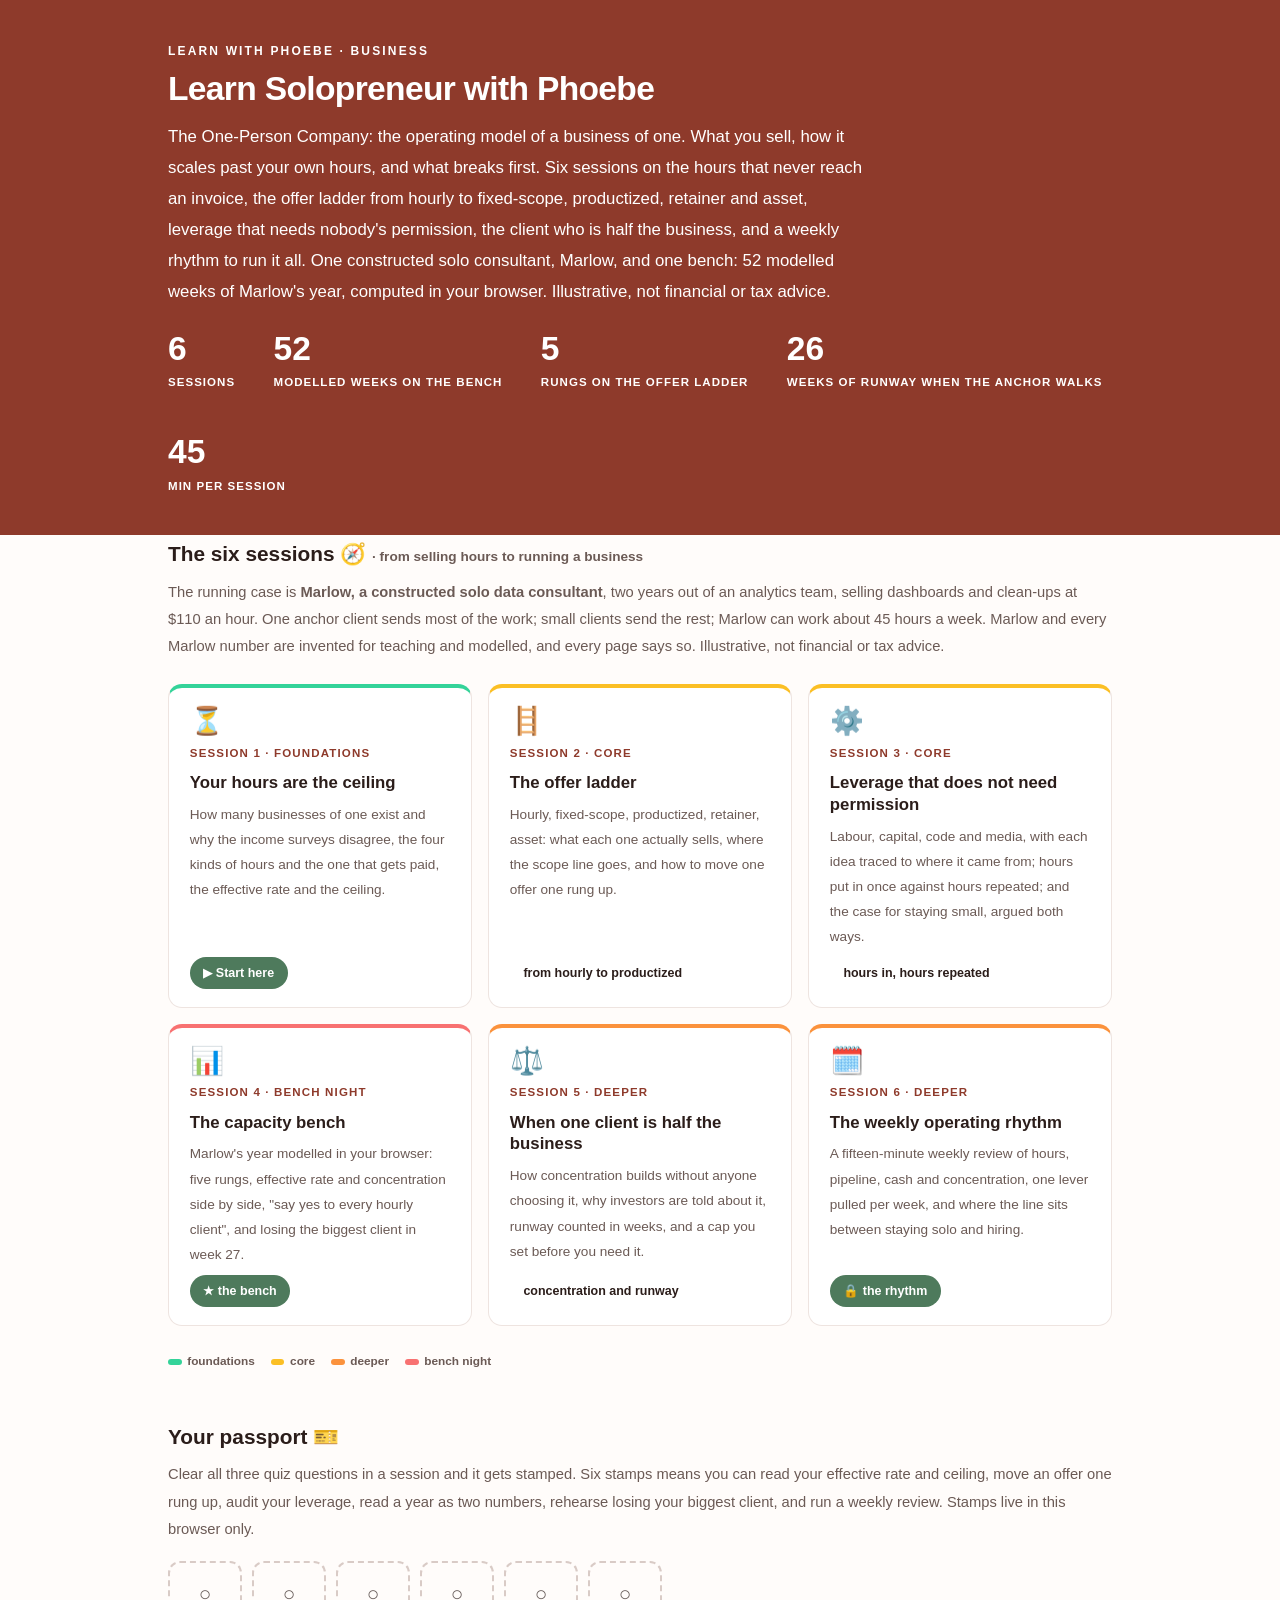
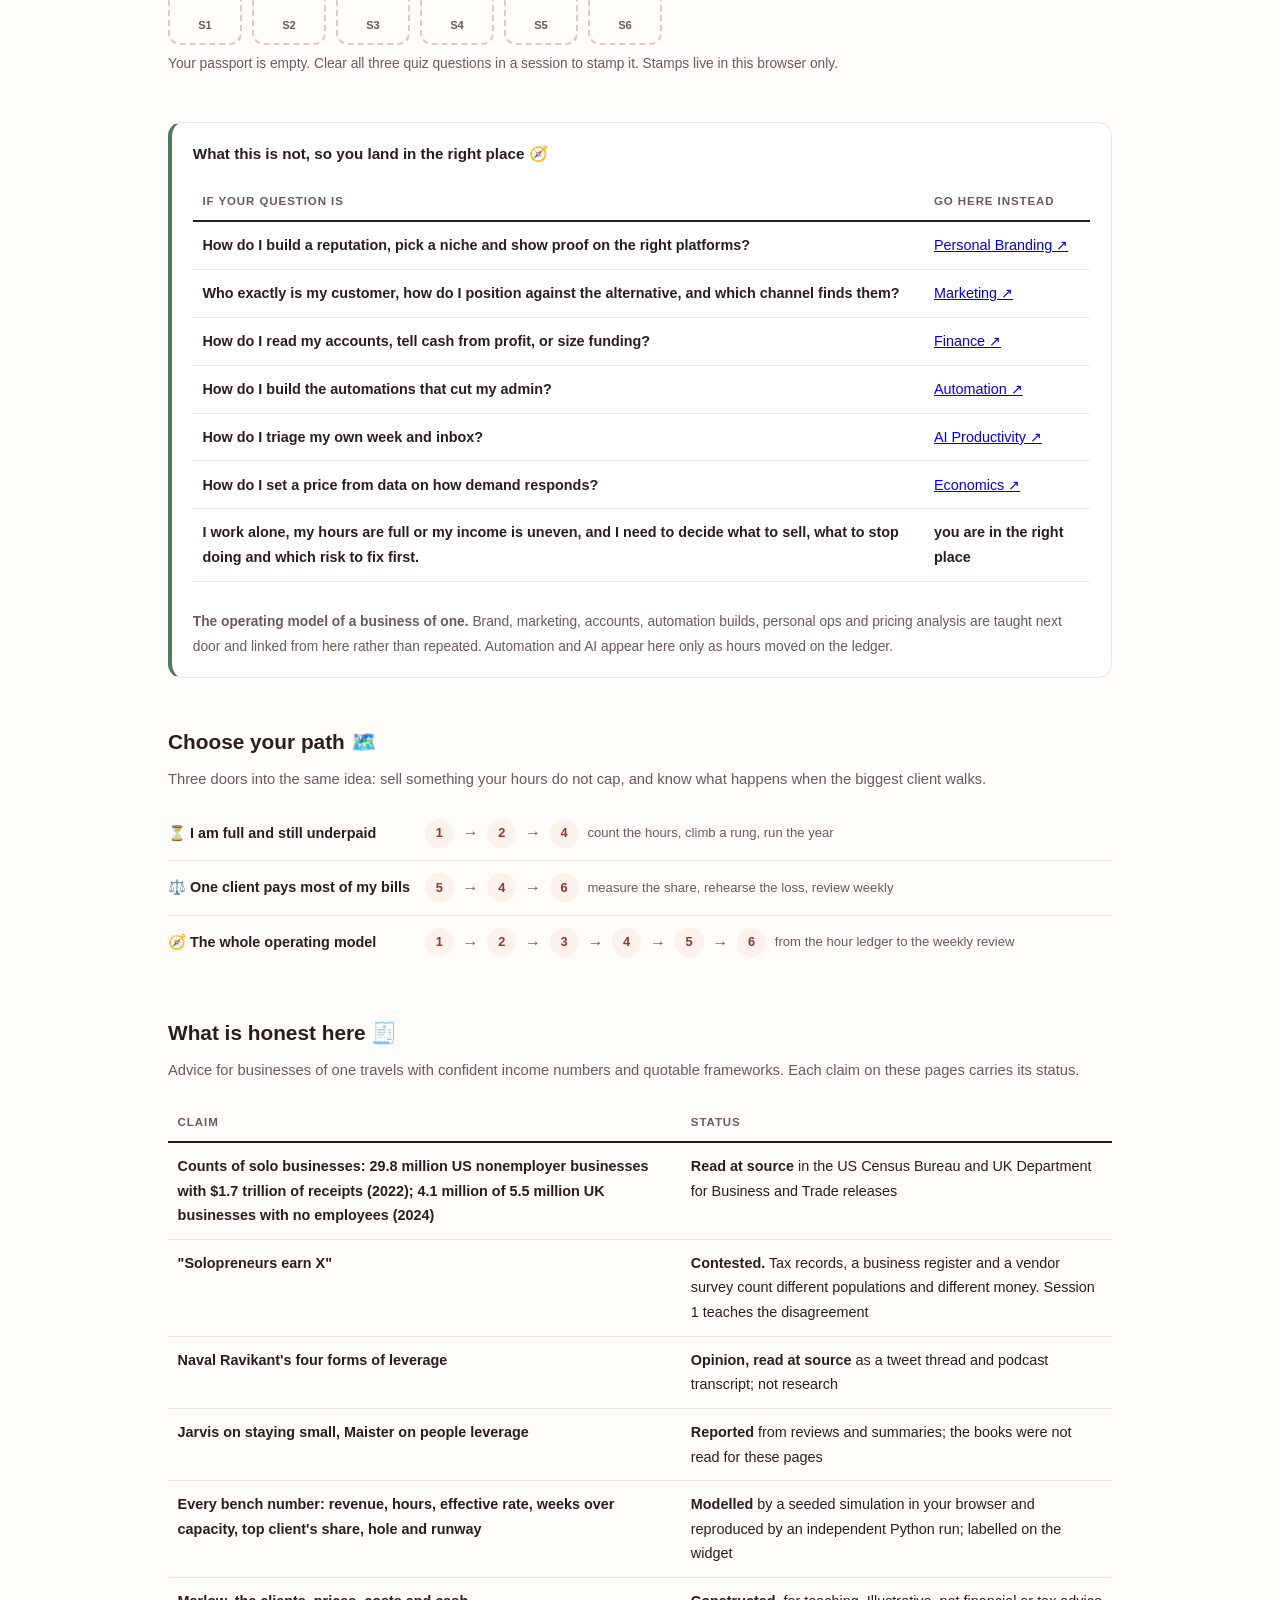
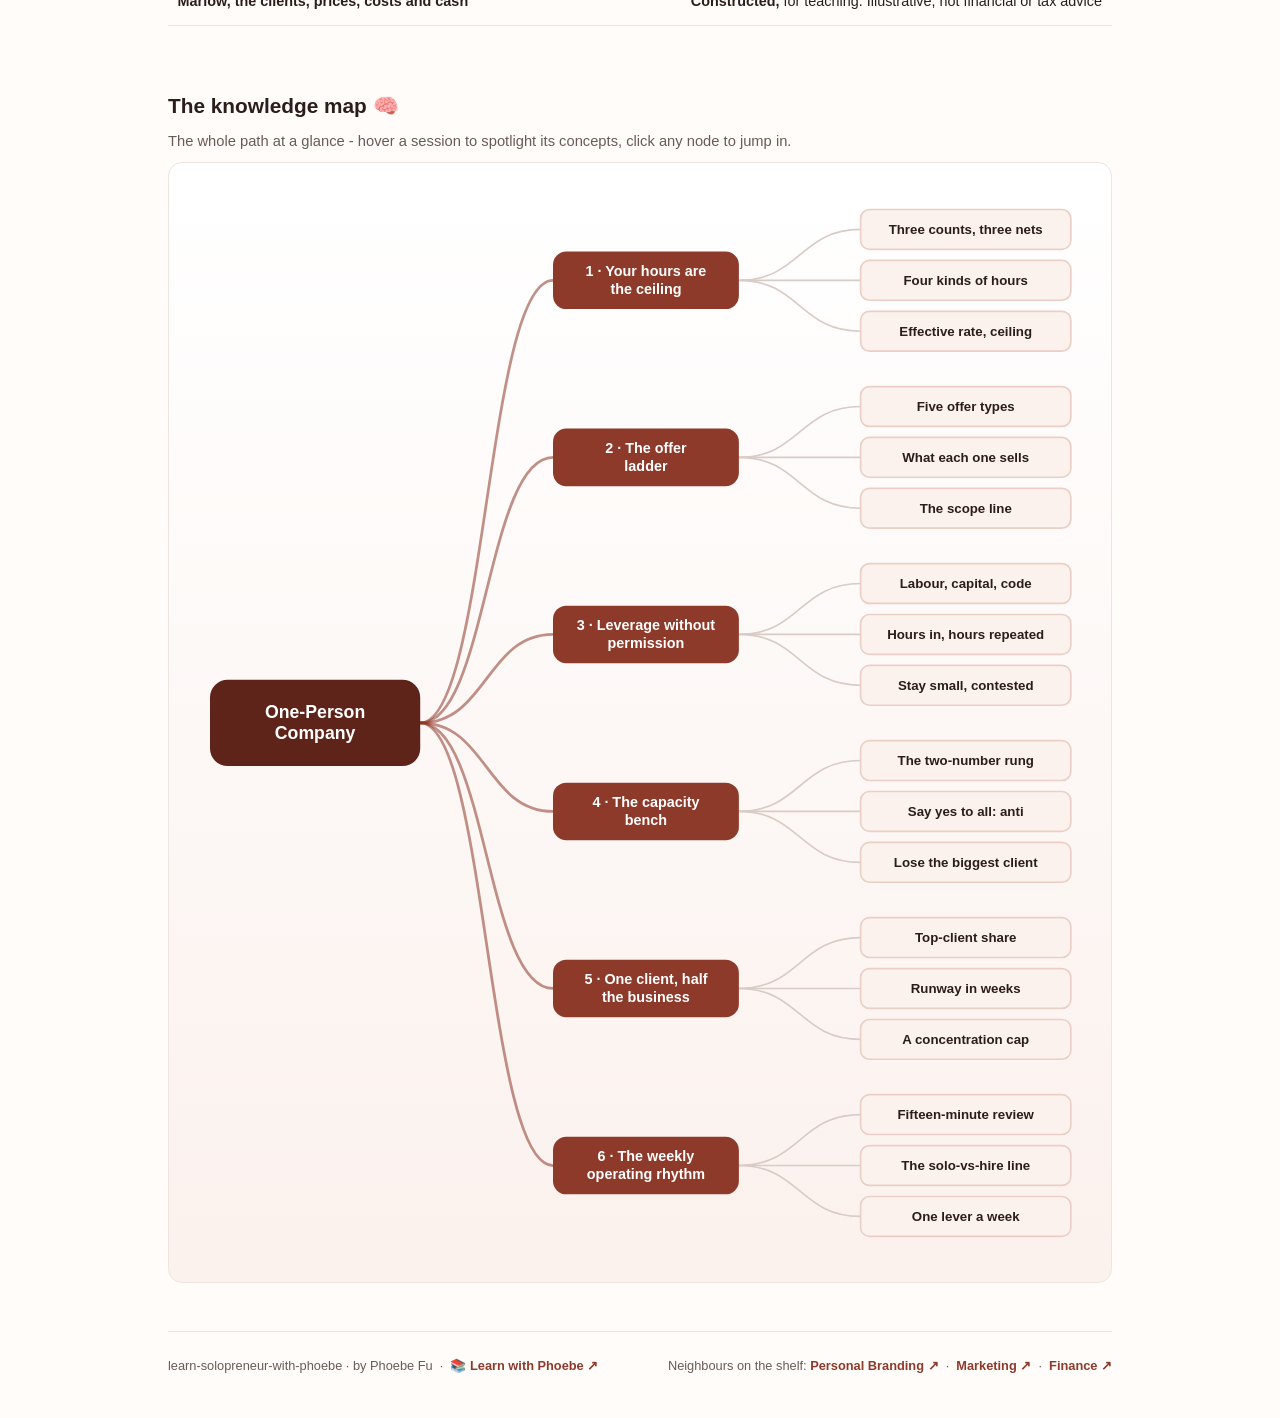
==== index.html @ 86ce68c7 "Build learn-solopreneur-with-phoebe: six sessions, landing page and in-browser bench All pages pass " ====
<!DOCTYPE html>
<html lang="en">
<head>
<meta charset="UTF-8">
<meta name="viewport" content="width=device-width, initial-scale=1.0">
<!-- social:start -->
<meta name="description" content="The One-Person Company: six sessions on the operating model of a business of one. Your hours as the ceiling, the offer ladder from hourly to productized and retainer, leverage that needs no permission, a capacity bench modelled in your browser, client concentration and runway, and a weekly operating rhythm. Illustrative, not financial or tax advice. Free, by Phoebe Fu.">
<meta property="og:type" content="website">
<meta property="og:site_name" content="Learn with Phoebe">
<meta property="og:title" content="Learn Solopreneur with Phoebe">
<meta property="og:description" content="What you sell, how it scales past your own hours, and what breaks first. Six sessions, one constructed solo consultant, and 52 modelled weeks run in your browser.">
<meta property="og:url" content="https://phoebefu6.github.io/learn-solopreneur-with-phoebe/">
<meta property="og:image" content="https://phoebefu6.github.io/learn-solopreneur-with-phoebe/assets/og-cover.png">
<meta property="og:image:width" content="1200">
<meta property="og:image:height" content="630">
<meta name="twitter:card" content="summary_large_image">
<meta name="twitter:title" content="Learn Solopreneur with Phoebe">
<meta name="twitter:description" content="The one-person company: offers, capacity, leverage and the client you cannot afford to lose.">
<meta name="twitter:image" content="https://phoebefu6.github.io/learn-solopreneur-with-phoebe/assets/og-cover.png">
<!-- social:end -->
<title>Learn Solopreneur with Phoebe</title>
<link rel="stylesheet" href="assets/style.css?v=1">
<style>

  .stats-row { display: flex; gap: 2.4rem; margin-top: 1.5rem; flex-wrap: wrap; }
  .stat b { display: block; font-size: 2.1rem; font-weight: 800; line-height: 1.05; font-variant-numeric: tabular-nums; }
  .stat span { font-size: .72rem; opacity: 1; text-transform: uppercase; letter-spacing: .09em; font-weight: 600; }

  .course-grid { display: grid; grid-template-columns: repeat(auto-fit, minmax(17rem, 1fr)); gap: 1rem; margin-top: 1.5rem; }
  .course-card {
    border: 1px solid var(--hairline);
    border-top: 4px solid var(--diff, var(--indigo));
    border-radius: var(--radius);
    padding: 1.2rem 1.3rem 1.1rem;
    display: flex;
    flex-direction: column;
    gap: .5rem;
    text-decoration: none;
    color: var(--ink);
    background: #fff;
    transition: box-shadow .15s ease, border-color .15s ease, transform .15s ease;
    position: relative;
  }
  .course-card:hover { border-color: var(--indigo-soft); border-top-color: var(--diff, var(--indigo)); box-shadow: 0 8px 28px rgba(var(--shadow-rgb),.16); transform: translateY(-3px); }
  .course-card .cicon { font-size: 1.7rem; line-height: 1; }
  .course-card .cnum { font-size: .72rem; font-weight: 700; color: var(--indigo); text-transform: uppercase; letter-spacing: .1em; }
  .course-card h3 { font-size: 1.05rem; font-weight: 800; line-height: 1.3; }
  .course-card p { font-size: .85rem; color: var(--muted); flex: 1; }
  .course-card .meta { display: flex; gap: .4rem; flex-wrap: wrap; }

  .diff-legend { display: flex; gap: 1rem; margin-top: 1.6rem; font-size: .74rem; color: var(--muted); font-weight: 600; flex-wrap: wrap; }
  .diff-legend i { display: inline-block; width: .85rem; height: .35rem; border-radius: 999px; margin-right: .35rem; vertical-align: middle; }

  .paths { margin-top: 2.6rem; }
  .paths h2 { font-size: 1.3rem; font-weight: 800; margin-bottom: .3rem; }
  .paths .plede { color: var(--muted); font-size: .92rem; margin-bottom: .8rem; }
  .path { display: flex; gap: .55rem; align-items: center; padding: .75rem 0; border-bottom: .5px solid var(--hairline); flex-wrap: wrap; }
  .path:last-child { border-bottom: none; }
  .path b { min-width: 15.5rem; font-size: .9rem; }
  .path .pstep { background: var(--indigo-50); color: var(--indigo); border-radius: 999px; padding: .16rem .68rem; font-weight: 700; font-size: .8rem; text-decoration: none; transition: all .12s ease; }
  .path .pstep:hover { background: var(--indigo); color: #fff; }
  .path .parr { color: var(--muted); font-weight: 700; }

  .mm-section { margin-top: 1.6rem; }
  .mm-section h2 { font-size: 1.3rem; font-weight: 800; margin-bottom: .2rem; }
  .mm-section .mm-lede { color: var(--muted); font-size: .92rem; margin-bottom: .4rem; }
  .mm-wrap { border: 1px solid var(--hairline); border-radius: var(--radius); background: linear-gradient(180deg,#fff,var(--indigo-50)); padding: .6rem; overflow-x: auto; }
  .mm-svg { width: 100%; height: auto; display: block; max-width: 60rem; margin: 0 auto; min-width: 34rem; }
  .mm-link { cursor: pointer; text-decoration: none; }
  .mm-node rect { transition: opacity .15s ease, filter .15s ease; }
  .mm-node text { pointer-events: none; }
  .mm-link:hover .mm-node rect { filter: brightness(1.06); }
  .mm-edge { transition: opacity .15s ease; }

  .not-this { border: 1px solid var(--hairline); border-left: 4px solid var(--clay); border-radius: var(--radius); background: #fff; padding: 1.1rem 1.3rem; margin-top: 1.2rem; }
  .not-this h3 { font-size: .95rem; font-weight: 800; margin-bottom: .5rem; }
</style>
</head>
<body>
<header class="masthead">
  <div class="wrap">
    <div class="eyebrow">Learn with Phoebe · Business</div>
    <h1>Learn <span class="accent">Solopreneur</span> with Phoebe</h1>
    <p class="sub">The One-Person Company: the operating model of a business of one. What you sell, how it scales past your own hours, and what breaks first. Six sessions on the hours that never reach an invoice, the offer ladder from hourly to fixed-scope, productized, retainer and asset, leverage that needs nobody's permission, the client who is half the business, and a weekly rhythm to run it all. One constructed solo consultant, Marlow, and one bench: 52 modelled weeks of Marlow's year, computed in your browser. Illustrative, not financial or tax advice.</p>
    <div class="stats-row">
      <div class="stat"><b data-count="6">6</b><span>sessions</span></div>
      <div class="stat"><b data-count="52">52</b><span>modelled weeks on the bench</span></div>
      <div class="stat"><b data-count="5">5</b><span>rungs on the offer ladder</span></div>
      <div class="stat"><b data-count="26">26</b><span>weeks of runway when the anchor walks</span></div>
      <div class="stat"><b data-count="45">45</b><span>min per session</span></div>
    </div>
  </div>
</header>
<main class="wrap">
  <section class="section">
    <div class="paths" style="margin-top:0">
      <h2>The six sessions 🧭 <span style="font-size:.85rem;font-weight:600;color:var(--muted)">· from selling hours to running a business</span></h2>
      <p class="plede">The running case is <strong>Marlow, a constructed solo data consultant</strong>, two years out of an analytics team, selling dashboards and clean-ups at $110 an hour. One anchor client sends most of the work; small clients send the rest; Marlow can work about 45 hours a week. Marlow and every Marlow number are invented for teaching and modelled, and every page says so. Illustrative, not financial or tax advice.</p>
    </div>
    <div class="course-grid">
      <a class="course-card" href="courses/01-hours-are-the-ceiling.html" style="--diff:#34D399">
        <span class="cicon">⏳</span>
        <span class="cnum">Session 1 · foundations</span>
        <h3>Your hours are the ceiling</h3>
        <p>How many businesses of one exist and why the income surveys disagree, the four kinds of hours and the one that gets paid, the effective rate and the ceiling.</p>
        <span class="meta"><span class="pill amber">▶ Start here</span></span>
      </a>
      <a class="course-card" href="courses/02-the-offer-ladder.html" style="--diff:#FBBF24">
        <span class="cicon">🪜</span>
        <span class="cnum">Session 2 · core</span>
        <h3>The offer ladder</h3>
        <p>Hourly, fixed-scope, productized, retainer, asset: what each one actually sells, where the scope line goes, and how to move one offer one rung up.</p>
        <span class="meta"><span class="pill">from hourly to productized</span></span>
      </a>
      <a class="course-card" href="courses/03-leverage-without-permission.html" style="--diff:#FBBF24">
        <span class="cicon">⚙️</span>
        <span class="cnum">Session 3 · core</span>
        <h3>Leverage that does not need permission</h3>
        <p>Labour, capital, code and media, with each idea traced to where it came from; hours put in once against hours repeated; and the case for staying small, argued both ways.</p>
        <span class="meta"><span class="pill">hours in, hours repeated</span></span>
      </a>
      <a class="course-card" href="courses/04-the-capacity-bench.html" style="--diff:#F87171">
        <span class="cicon">📊</span>
        <span class="cnum">Session 4 · bench night</span>
        <h3>The capacity bench</h3>
        <p>Marlow's year modelled in your browser: five rungs, effective rate and concentration side by side, "say yes to every hourly client", and losing the biggest client in week 27.</p>
        <span class="meta"><span class="pill amber">★ the bench</span></span>
      </a>
      <a class="course-card" href="courses/05-one-client-half-the-business.html" style="--diff:#FB923C">
        <span class="cicon">⚖️</span>
        <span class="cnum">Session 5 · deeper</span>
        <h3>When one client is half the business</h3>
        <p>How concentration builds without anyone choosing it, why investors are told about it, runway counted in weeks, and a cap you set before you need it.</p>
        <span class="meta"><span class="pill">concentration and runway</span></span>
      </a>
      <a class="course-card" href="courses/06-the-weekly-operating-rhythm.html" style="--diff:#FB923C">
        <span class="cicon">🗓️</span>
        <span class="cnum">Session 6 · deeper</span>
        <h3>The weekly operating rhythm</h3>
        <p>A fifteen-minute weekly review of hours, pipeline, cash and concentration, one lever pulled per week, and where the line sits between staying solo and hiring.</p>
        <span class="meta"><span class="pill amber">🔒 the rhythm</span></span>
      </a>
    </div>
    <div class="diff-legend">
      <span><i style="background:#34D399"></i>foundations</span>
      <span><i style="background:#FBBF24"></i>core</span>
      <span><i style="background:#FB923C"></i>deeper</span>
      <span><i style="background:#F87171"></i>bench night</span>
    </div>
  </section>
  <section class="section">
    <div class="paths" style="margin-top:0">
      <h2>Your passport 🎫</h2>
      <p class="plede">Clear all three quiz questions in a session and it gets stamped. Six stamps means you can read your effective rate and ceiling, move an offer one rung up, audit your leverage, read a year as two numbers, rehearse losing your biggest client, and run a weekly review. Stamps live in this browser only.</p>
    </div>
    <div class="pp-strip"></div>
  </section>
  <section class="section">
    <div class="not-this">
      <h3>What this is not, so you land in the right place 🧭</h3>
      <table class="clean">
        <tr><th>If your question is</th><th>Go here instead</th></tr>
        <tr><td>How do I build a reputation, pick a niche and show proof on the right platforms?</td><td><a href="https://phoebefu6.github.io/learn-personal-branding-with-phoebe/">Personal Branding ↗</a></td></tr>
        <tr><td>Who exactly is my customer, how do I position against the alternative, and which channel finds them?</td><td><a href="https://phoebefu6.github.io/learn-marketing-with-phoebe/">Marketing ↗</a></td></tr>
        <tr><td>How do I read my accounts, tell cash from profit, or size funding?</td><td><a href="https://phoebefu6.github.io/learn-finance-with-phoebe/">Finance ↗</a></td></tr>
        <tr><td>How do I build the automations that cut my admin?</td><td><a href="https://phoebefu6.github.io/learn-automation-with-phoebe/">Automation ↗</a></td></tr>
        <tr><td>How do I triage my own week and inbox?</td><td><a href="https://phoebefu6.github.io/learn-ai-productivity-with-phoebe/">AI Productivity ↗</a></td></tr>
        <tr><td>How do I set a price from data on how demand responds?</td><td><a href="https://phoebefu6.github.io/learn-economics-with-phoebe/">Economics ↗</a></td></tr>
        <tr><td><strong>I work alone, my hours are full or my income is uneven, and I need to decide what to sell, what to stop doing and which risk to fix first.</strong></td><td><strong>you are in the right place</strong></td></tr>
      </table>
      <p style="margin-top:.7rem;font-size:.86rem;color:var(--muted)"><strong>The operating model of a business of one.</strong> Brand, marketing, accounts, automation builds, personal ops and pricing analysis are taught next door and linked from here rather than repeated. Automation and AI appear here only as hours moved on the ledger.</p>
    </div>
  </section>
  <section class="section">
    <div class="paths">
      <h2>Choose your path 🗺️</h2>
      <p class="plede">Three doors into the same idea: sell something your hours do not cap, and know what happens when the biggest client walks.</p>
      <div class="path"><b>⏳ I am full and still underpaid</b>
        <a class="pstep" href="courses/01-hours-are-the-ceiling.html">1</a><span class="parr">→</span>
        <a class="pstep" href="courses/02-the-offer-ladder.html">2</a><span class="parr">→</span>
        <a class="pstep" href="courses/04-the-capacity-bench.html">4</a>
        <span style="font-size:.82rem;color:var(--muted)">count the hours, climb a rung, run the year</span>
      </div>
      <div class="path"><b>⚖️ One client pays most of my bills</b>
        <a class="pstep" href="courses/05-one-client-half-the-business.html">5</a><span class="parr">→</span>
        <a class="pstep" href="courses/04-the-capacity-bench.html">4</a><span class="parr">→</span>
        <a class="pstep" href="courses/06-the-weekly-operating-rhythm.html">6</a>
        <span style="font-size:.82rem;color:var(--muted)">measure the share, rehearse the loss, review weekly</span>
      </div>
      <div class="path"><b>🧭 The whole operating model</b>
        <a class="pstep" href="courses/01-hours-are-the-ceiling.html">1</a><span class="parr">→</span>
        <a class="pstep" href="courses/02-the-offer-ladder.html">2</a><span class="parr">→</span>
        <a class="pstep" href="courses/03-leverage-without-permission.html">3</a><span class="parr">→</span>
        <a class="pstep" href="courses/04-the-capacity-bench.html">4</a><span class="parr">→</span>
        <a class="pstep" href="courses/05-one-client-half-the-business.html">5</a><span class="parr">→</span>
        <a class="pstep" href="courses/06-the-weekly-operating-rhythm.html">6</a>
        <span style="font-size:.82rem;color:var(--muted)">from the hour ledger to the weekly review</span>
      </div>
    </div>
  </section>
  <section class="section">
    <div class="paths" style="margin-top:0">
      <h2>What is honest here 🧾</h2>
      <p class="plede">Advice for businesses of one travels with confident income numbers and quotable frameworks. Each claim on these pages carries its status.</p>
    </div>
    <table class="clean">
      <tr><th>Claim</th><th>Status</th></tr>
      <tr><td>Counts of solo businesses: 29.8 million US nonemployer businesses with $1.7 trillion of receipts (2022); 4.1 million of 5.5 million UK businesses with no employees (2024)</td><td><strong>Read at source</strong> in the US Census Bureau and UK Department for Business and Trade releases</td></tr>
      <tr><td>"Solopreneurs earn X"</td><td><strong>Contested.</strong> Tax records, a business register and a vendor survey count different populations and different money. Session 1 teaches the disagreement</td></tr>
      <tr><td>Naval Ravikant's four forms of leverage</td><td><strong>Opinion, read at source</strong> as a tweet thread and podcast transcript; not research</td></tr>
      <tr><td>Jarvis on staying small, Maister on people leverage</td><td><strong>Reported</strong> from reviews and summaries; the books were not read for these pages</td></tr>
      <tr><td>Every bench number: revenue, hours, effective rate, weeks over capacity, top client's share, hole and runway</td><td><strong>Modelled</strong> by a seeded simulation in your browser and reproduced by an independent Python run; labelled on the widget</td></tr>
      <tr><td>Marlow, the clients, prices, costs and cash</td><td><strong>Constructed,</strong> for teaching. Illustrative, not financial or tax advice</td></tr>
    </table>
  </section>
  <section class="section mm-section">
    <h2>The knowledge map 🧠</h2>
    <p class="mm-lede">The whole path at a glance - hover a session to spotlight its concepts, click any node to jump in.</p>
    <div class="mm-wrap"><div id="mindmap"></div></div>
  </section>
  <footer class="pagefoot">
    <span>learn-solopreneur-with-phoebe · by Phoebe Fu &nbsp;·&nbsp; 📚 <a href="https://phoebefu6.github.io/learn-with-phoebe/">Learn with Phoebe ↗</a></span>
    <span>Neighbours on the shelf: <a href="https://phoebefu6.github.io/learn-personal-branding-with-phoebe/">Personal Branding ↗</a> &nbsp;·&nbsp; <a href="https://phoebefu6.github.io/learn-marketing-with-phoebe/">Marketing ↗</a> &nbsp;·&nbsp; <a href="https://phoebefu6.github.io/learn-finance-with-phoebe/">Finance ↗</a></span>
  </footer>
</main>
<script>
window.MINDMAP_DATA = {
 "title": "One-Person\nCompany",
 "centerColor": "#5E2419",
 "sessions": [
  {
   "label": "Your hours are\nthe ceiling",
   "href": "courses/01-hours-are-the-ceiling.html",
   "color": "#34D399",
   "concepts": [
    {
     "label": "Three counts, three nets",
     "href": "courses/01-hours-are-the-ceiling.html"
    },
    {
     "label": "Four kinds of hours",
     "href": "courses/01-hours-are-the-ceiling.html"
    },
    {
     "label": "Effective rate, ceiling",
     "href": "courses/01-hours-are-the-ceiling.html"
    }
   ]
  },
  {
   "label": "The offer\nladder",
   "href": "courses/02-the-offer-ladder.html",
   "color": "#FBBF24",
   "concepts": [
    {
     "label": "Five offer types",
     "href": "courses/02-the-offer-ladder.html"
    },
    {
     "label": "What each one sells",
     "href": "courses/02-the-offer-ladder.html"
    },
    {
     "label": "The scope line",
     "href": "courses/02-the-offer-ladder.html"
    }
   ]
  },
  {
   "label": "Leverage without\npermission",
   "href": "courses/03-leverage-without-permission.html",
   "color": "#FBBF24",
   "concepts": [
    {
     "label": "Labour, capital, code",
     "href": "courses/03-leverage-without-permission.html"
    },
    {
     "label": "Hours in, hours repeated",
     "href": "courses/03-leverage-without-permission.html"
    },
    {
     "label": "Stay small, contested",
     "href": "courses/03-leverage-without-permission.html"
    }
   ]
  },
  {
   "label": "The capacity\nbench",
   "href": "courses/04-the-capacity-bench.html",
   "color": "#F87171",
   "concepts": [
    {
     "label": "The two-number rung",
     "href": "courses/04-the-capacity-bench.html"
    },
    {
     "label": "Say yes to all: anti",
     "href": "courses/04-the-capacity-bench.html"
    },
    {
     "label": "Lose the biggest client",
     "href": "courses/04-the-capacity-bench.html"
    }
   ]
  },
  {
   "label": "One client, half\nthe business",
   "href": "courses/05-one-client-half-the-business.html",
   "color": "#FB923C",
   "concepts": [
    {
     "label": "Top-client share",
     "href": "courses/05-one-client-half-the-business.html"
    },
    {
     "label": "Runway in weeks",
     "href": "courses/05-one-client-half-the-business.html"
    },
    {
     "label": "A concentration cap",
     "href": "courses/05-one-client-half-the-business.html"
    }
   ]
  },
  {
   "label": "The weekly\noperating rhythm",
   "href": "courses/06-the-weekly-operating-rhythm.html",
   "color": "#FB923C",
   "concepts": [
    {
     "label": "Fifteen-minute review",
     "href": "courses/06-the-weekly-operating-rhythm.html"
    },
    {
     "label": "The solo-vs-hire line",
     "href": "courses/06-the-weekly-operating-rhythm.html"
    },
    {
     "label": "One lever a week",
     "href": "courses/06-the-weekly-operating-rhythm.html"
    }
   ]
  }
 ]
};
</script>
<script src="assets/mindmap.js?v=1"></script>
<script src="assets/app.js?v=1"></script>
</body>
</html>
---- assets/style.css ----
/* learn-solopreneur-with-phoebe - editorial bold design system
   Accent: brick #8E3A2B · Deep brick #5E2419 · Mid brick #7A3123 · Contrast: sage #4E7A5C
   (CSS var names still read --indigo/--amber; they hold brick and sage.)
   Light surfaces only: the code box and the lightbox scrim are light tints. */

:root {
  --indigo: #8E3A2B;
  --indigo-deep: #5E2419;
  --indigo-mid: #7A3123;
  --indigo-soft: #EBCFC6;
  --indigo-50: #FBF1ED;
  --ink: #2B1D1A;
  --muted: #6B5A55;
  --faint: #D9CBC6;
  --hairline: #EEE4E0;
  --clay: #4E7A5C;
  --clay-ink: #2F4F3A;
  --amber: #4E7A5C;
  --amber-ink: #2F4F3A;
  --amber-50: #E8F1EA;
  --paper: #FFFCFA;
  --code-bg: #FBF5F2;
  --code-ink: #2B1D1A;
  --scrim-rgb: 255,251,249;
  --shadow-rgb: 142,58,43;
  --radius: 14px;
}

* { margin: 0; padding: 0; box-sizing: border-box; }

html { font-size: 16px; scroll-behavior: smooth; }
html.zoom-125 { font-size: 20px; }
html.zoom-150 { font-size: 24px; }

body {
  font-family: "Inter", -apple-system, BlinkMacSystemFont, "Segoe UI", Roboto, sans-serif;
  background: var(--paper);
  color: var(--ink);
  line-height: 1.85;
  font-feature-settings: "tnum";
}

.wrap { max-width: 62rem; margin: 0 auto; padding: 0 1.5rem; }

/* ---------- header band ---------- */
.masthead {
  background: var(--indigo);
  color: #fff;
  padding: 2.5rem 0 2.25rem;
}
.masthead .eyebrow {
  font-size: .75rem;
  letter-spacing: .18em;
  text-transform: uppercase;
  opacity: 1;
  font-weight: 600;
}
.masthead h1 {
  font-size: 2.1rem;
  line-height: 1.15;
  font-weight: 800;
  margin: .5rem 0 .75rem;
  letter-spacing: -.02em;
}
.masthead h1 .accent { color: inherit; }
.masthead .sub { font-size: 1.05rem; opacity: 1; max-width: 44rem; }

.chip-row { display: flex; flex-wrap: wrap; gap: .5rem; margin-top: 1.1rem; }
.chip {
  display: inline-flex;
  align-items: center;
  gap: .35rem;
  border-radius: 999px;
  padding: .25rem .8rem;
  font-size: .78rem;
  font-weight: 600;
  white-space: nowrap;
}
.chip.level { background: #fff; color: var(--indigo); }
.chip.audience { background: rgba(255,255,255,.08); color: #fff; border: 1px solid rgba(255,255,255,.35); }
.chip.time { background: var(--ink); color: #fff; font-variant-numeric: tabular-nums; }


/* ---------- agenda band ----------
   Recovered 2026-09-02. These six repos were scaffolded from a stylesheet that had
   lost this block, so .agenda rendered as run-on inline text ~700px tall inside the
   masthead. 87 of 93 repos carry it; these were the exception, and they were also the
   six the estate sweep could not see. See course-builder/references/field-notes.md.

   .a3 does NOT reuse the donor's `color: var(--amber-ink)`: that pair falls below
   4.5:1 against --amber in all six palettes, which is the same failure the sweep
   flags on the wellbeing courses. The literal below is the darkest tone of this
   repo's own amber-ink that clears 4.5:1, so the band stays bright. Recompute it if
   --amber changes. */
.agenda {
  display: flex;
  border-radius: 999px;
  overflow: hidden;
  margin: 1.4rem 0 0;
  font-size: .72rem;
  font-weight: 600;
  text-align: center;
  color: #fff;
}
.agenda span { padding: .45rem .3rem; white-space: nowrap; overflow: hidden; text-overflow: ellipsis; }
.agenda .a1 { background: var(--indigo-deep); }
.agenda .a2 { background: var(--indigo-mid); }
.agenda .a3 { background: var(--amber); color: #FFFFFF; }
.agenda .a4 { background: var(--indigo-soft); color: var(--ink); }

/* ---------- toolbar ---------- */
.toolbar {
  position: sticky;
  top: 0;
  z-index: 40;
  background: rgba(255,255,255,.94);
  backdrop-filter: blur(6px);
  border-bottom: 1px solid var(--hairline);
  padding: .55rem 0;
}
.toolbar .wrap { display: flex; align-items: center; gap: .5rem; flex-wrap: nowrap; }
.toolbar .crumb { font-size: .8rem; color: var(--muted); font-weight: 600; margin-right: auto; min-width: 0; white-space: nowrap; overflow: hidden; text-overflow: ellipsis; }
.toolbar .btn { white-space: nowrap; flex: none; padding: .38rem .8rem; font-size: .78rem; line-height: 1.2; }
.toolbar .crumb a { color: var(--indigo); text-decoration: none; }
.btn {
  border: 1px solid var(--hairline);
  background: #fff;
  color: var(--ink);
  border-radius: 999px;
  padding: .35rem .9rem;
  font-size: .78rem;
  font-weight: 600;
  cursor: pointer;
  font-family: inherit;
  transition: all .15s ease;
}
.btn:hover { border-color: var(--indigo); color: var(--indigo); }
.btn.primary { background: var(--indigo); border-color: var(--indigo); color: #fff; }
.btn.primary:hover { background: var(--indigo-deep); }

/* ---------- sections ---------- */
main { padding: 2.5rem 0 4rem; }

.section { margin-bottom: 2.8rem; }
.section-kicker { margin-bottom: 1rem; }
.section-kicker .klabel {
  display: block;
  font-size: .72rem;
  text-transform: uppercase;
  letter-spacing: .1em;
  color: var(--indigo);
  font-weight: 700;
  margin-bottom: .35rem;
}
.section-kicker h2 {
  font-size: 1.45rem;
  font-weight: 800;
  letter-spacing: -.01em;
  display: flex;
  align-items: center;
  gap: .7rem;
  flex-wrap: wrap;
}
.section-kicker .tag {
  border-radius: 999px;
  padding: .18rem .7rem;
  font-size: .7rem;
  font-weight: 700;
  text-transform: uppercase;
  letter-spacing: .08em;
}
.tag.concept { background: var(--indigo-50); color: var(--indigo); }
.tag.demo { background: var(--amber-50); color: var(--amber-ink); }
.tag.exercise { background: var(--ink); color: #fff; }

.lede { color: var(--muted); max-width: 46rem; margin-bottom: 1.4rem; line-height: 1.8; }

/* live vs self-study markers on cards */
.mode {
  font-size: .64rem;
  font-weight: 700;
  text-transform: uppercase;
  letter-spacing: .07em;
  padding: .14rem .6rem;
  border-radius: 999px;
  flex: none;
}
.mode.live { background: var(--indigo); color: #fff; }
.mode.self { background: #fff; color: var(--muted); border: 1px solid var(--hairline); }

/* ---------- accordions ---------- */
details.card {
  border: 1px solid var(--hairline);
  border-radius: var(--radius);
  margin-bottom: .8rem;
  overflow: hidden;
  background: #fff;
}
details.card[open] { border-color: var(--indigo-soft); box-shadow: 0 8px 28px rgba(var(--shadow-rgb),.08); }
details.card summary {
  list-style: none;
  cursor: pointer;
  padding: 1rem 1.25rem;
  display: flex;
  align-items: center;
  gap: .75rem;
  font-weight: 700;
  font-size: 1.02rem;
  user-select: none;
}
details.card summary::-webkit-details-marker { display: none; }
details.card summary .dot {
  width: .6rem; height: .6rem;
  border-radius: 999px;
  background: var(--indigo);
  flex: none;
}
details.card summary .mini { margin-left: auto; font-size: .72rem; color: var(--muted); font-weight: 600; white-space: nowrap; }
details.card summary .caret { transition: transform .2s ease; color: var(--indigo); font-size: .8rem; }
details.card[open] summary .caret { transform: rotate(90deg); }
details.card .body { padding: 0 1.25rem 1.4rem; border-top: 1px solid var(--hairline); padding-top: 1.15rem; }
details.card .body p { margin-bottom: 1.05rem; max-width: 48rem; }
details.card .body p:last-child { margin-bottom: 0; }
details.card .body ul, details.card .body ol { margin: 0 0 1.1rem 1.2rem; max-width: 47rem; }
details.card .body li { margin-bottom: .65rem; }
details.card .body h4 { font-size: .95rem; font-weight: 700; margin: 1.1rem 0 .45rem; }
details.card .body h4:first-child { margin-top: 0; }

/* ---------- pills & legends ---------- */
.legend { display: flex; flex-wrap: wrap; gap: .5rem; margin: 0 0 1.2rem; }
.pill {
  display: inline-flex;
  align-items: center;
  gap: .4rem;
  border-radius: 999px;
  padding: .28rem .85rem;
  font-size: .78rem;
  font-weight: 600;
}
.pill.solid { background: var(--indigo); color: #fff; }
.pill.light { background: var(--indigo-50); color: var(--indigo); }
.pill.inkpill { background: var(--ink); color: #fff; }
.pill.amber, .pill.peach { background: var(--amber); color: #fff; }
.pill.bare { color: var(--faint); }

/* ---------- 4D grid ---------- */
.grid-2 { display: grid; grid-template-columns: repeat(auto-fit, minmax(15rem, 1fr)); gap: .8rem; margin: .5rem 0 1rem; }
.d-card {
  border: 1px solid var(--hairline);
  border-left: 4px solid var(--indigo);
  border-radius: 10px;
  padding: 1rem 1.1rem;
}
.d-card h4 { font-size: .95rem; margin-bottom: .3rem; }
.d-card h4 .lead-letter { color: var(--indigo); }
.d-card p { font-size: .86rem; color: var(--muted); margin: 0; }

/* ---------- tables ---------- */
table.clean { width: 100%; border-collapse: collapse; font-size: .9rem; margin: .4rem 0 1rem; }
table.clean th {
  text-align: left;
  font-size: .72rem;
  text-transform: uppercase;
  letter-spacing: .08em;
  color: var(--muted);
  padding: .5rem .6rem;
  border-bottom: 2px solid var(--ink);
}
table.clean td { padding: .7rem .6rem; border-bottom: .5px solid var(--hairline); vertical-align: top; line-height: 1.7; }
table.clean td:first-child { font-weight: 600; }

/* ---------- prompt boxes ---------- */
.prompt-box {
  position: relative;
  background: var(--code-bg);
  color: var(--code-ink);
  border-radius: var(--radius);
  padding: 1.1rem 1.2rem;
  margin: 1rem 0 1.2rem;
  font-family: "SF Mono", ui-monospace, Menlo, Consolas, monospace;
  font-size: .84rem;
  line-height: 1.65;
  white-space: pre-wrap;
  word-break: break-word;
}
.prompt-box .label {
  position: absolute;
  top: -0.7rem;
  left: 1rem;
  background: var(--indigo);
  color: #fff;
  font-family: "Inter", -apple-system, sans-serif;
  font-size: .68rem;
  font-weight: 700;
  letter-spacing: .06em;
  text-transform: uppercase;
  border-radius: 999px;
  padding: .15rem .7rem;
}
.prompt-box.bad .label { background: var(--faint); color: var(--ink); }
.prompt-box.good .label { background: var(--amber); color: #fff; }
.copy-btn {
  position: absolute;
  top: .7rem;
  right: .7rem;
  background: var(--indigo-50);
  border: 1px solid var(--faint);
  color: var(--indigo-deep);
  border-radius: 999px;
  padding: .25rem .8rem;
  font-size: .72rem;
  font-weight: 600;
  cursor: pointer;
  font-family: "Inter", -apple-system, sans-serif;
  transition: background .15s ease;
}
.copy-btn:hover { background: var(--indigo-soft); }
.copy-btn.copied { background: var(--amber); border-color: var(--amber); color: #fff; }

/* ---------- demo steps ---------- */
.steps { counter-reset: step; margin: .6rem 0 1rem; }
.step {
  display: grid;
  grid-template-columns: max-content minmax(0, 1fr);
  column-gap: .9rem;
  row-gap: .2rem;
  padding: .85rem 0;
  border-bottom: .5px solid var(--hairline);
}
.step > * { grid-column: 2; min-width: 0; }
.step > .prompt-box { margin: .8rem 0 .4rem; }
.step:last-child { border-bottom: none; }
.step::before {
  counter-increment: step;
  content: counter(step);
  flex: none;
  width: 1.7rem; height: 1.7rem;
  border-radius: 999px;
  background: var(--indigo-50);
  color: var(--indigo);
  font-weight: 700;
  font-size: .85rem;
  display: inline-flex;
  align-items: center;
  justify-content: center;
  margin-top: .1rem;
}
.step p { margin: 0; }
/* A code box inside a step sits BELOW the step text at full width. Without this the flex row
 * puts it in a half-width column beside the text and wraps code mid-token. */
.step { flex-wrap: wrap; }
.step > p { flex: 1 1 0; min-width: 0; }
.step > .prompt-box { flex: 1 1 100%; margin: .7rem 0 .2rem; word-break: normal; overflow-x: auto; }

/* ---------- callouts ---------- */
.callout {
  border-radius: var(--radius);
  padding: 1rem 1.2rem;
  margin: 1rem 0;
  font-size: .92rem;
}
.callout.tip { background: var(--indigo-50); border-left: 4px solid var(--indigo); }
.callout.win { background: var(--amber-50); border-left: 4px solid var(--amber); }
.callout strong:first-child { display: block; margin-bottom: .2rem; }

.callout.example {
  background: #FFFFFF;
  border: 1px solid var(--hairline);
  border-left: 4px solid var(--amber);
  font-size: .9rem;
}
.callout.example .ex-pill {
  display: inline-block;
  background: var(--amber);
  color: #fff;
  border-radius: 999px;
  padding: .15rem .7rem;
  font-size: .68rem;
  font-weight: 700;
  text-transform: uppercase;
  letter-spacing: .06em;
  margin-bottom: .5rem;
}
.callout.example p { margin: 0 0 .75rem; max-width: 47rem; }
.callout.example p:last-child { margin-bottom: 0; }
.callout.example ul { margin: 0 0 0 1.1rem; max-width: 46rem; }
.callout.example li { margin-bottom: .6rem; }
.callout.example li:last-child { margin-bottom: 0; }

/* ---------- zoomable figures ---------- */
figure.zoomable {
  border: 1px solid var(--hairline);
  border-radius: var(--radius);
  padding: 1.2rem;
  margin: 1rem 0 1.4rem;
  cursor: zoom-in;
  transition: box-shadow .15s ease;
  background: #fff;
}
figure.zoomable:hover { box-shadow: 0 8px 28px rgba(var(--shadow-rgb),.12); }
figure.zoomable svg, figure.zoomable img { width: 100%; height: auto; display: block; }
figure.zoomable figcaption {
  margin-top: .6rem;
  font-size: .76rem;
  color: var(--muted);
  font-weight: 600;
  display: flex;
  align-items: center;
  gap: .4rem;
}

.lightbox {
  position: fixed;
  inset: 0;
  z-index: 100;
  background: rgba(var(--scrim-rgb),.9);
  display: none;
  align-items: center;
  justify-content: center;
  padding: 3vh 3vw;
  cursor: zoom-out;
}
.lightbox.open { display: flex; }
.lightbox .inner {
  background: #fff;
  border-radius: var(--radius);
  padding: 2rem;
  max-width: 94vw;
  max-height: 92vh;
  overflow: auto;
}
.lightbox .inner svg, .lightbox .inner img { width: min(88vw, 70rem); height: auto; }
.lightbox .close-hint {
  position: fixed;
  top: 1rem; right: 1.4rem;
  color: var(--ink);
  font-size: .8rem;
  font-weight: 600;
  opacity: 1;
}

/* ---------- courses covered ---------- */
.covered { border: 1px solid var(--hairline); border-radius: var(--radius); overflow: hidden; }
.covered-row {
  display: flex;
  align-items: baseline;
  gap: .8rem;
  padding: .75rem 1.1rem;
  border-bottom: .5px solid var(--hairline);
  font-size: .9rem;
}
.covered-row:last-child { border-bottom: none; }
.covered-row .status { flex: none; }
.covered-row .name { font-weight: 600; }
.covered-row .note { margin-left: auto; color: var(--muted); font-size: .78rem; text-align: right; }

/* ---------- cheat sheet footer ---------- */
.cheat {
  background: var(--indigo-50);
  color: var(--ink);
  border: 1px solid var(--indigo-soft);
  border-radius: var(--radius);
  padding: 1.6rem 1.6rem 1.3rem;
  margin-top: 3rem;
}
.cheat h3 { font-size: 1.1rem; margin-bottom: 1rem; }
.cheat h3 span { color: var(--indigo); }
.cheat .grid-2 { gap: 1rem; }
.cheat .cheat-item { border-left: 3px solid var(--indigo-mid); padding-left: .8rem; }
.cheat .cheat-item b { display: block; font-size: .85rem; color: var(--indigo-deep); }
.cheat .cheat-item span { font-size: .82rem; color: var(--ink); }

footer.pagefoot {
  border-top: 1px solid var(--hairline);
  margin-top: 3rem;
  padding: 1.4rem 0 2.5rem;
  font-size: .8rem;
  color: var(--muted);
  display: flex;
  justify-content: space-between;
  flex-wrap: wrap;
  gap: .8rem;
}
footer.pagefoot a { color: var(--indigo); text-decoration: none; font-weight: 600; }

/* ---------- wayfinding: reading progress + section dots + part numbers ---------- */

#progress-bar {
  position: fixed;
  top: 0; left: 0;
  height: 3px;
  width: 0;
  background: linear-gradient(90deg, var(--indigo), var(--amber));
  z-index: 90;
}

.pagenav {
  position: fixed;
  right: 1.1rem;
  top: 50%;
  transform: translateY(-50%);
  z-index: 50;
  display: flex;
  flex-direction: column;
  gap: .55rem;
}
.pagenav a {
  width: .68rem; height: .68rem;
  border-radius: 999px;
  background: #fff;
  border: 2px solid var(--faint);
  display: block;
  position: relative;
  transition: all .15s ease;
}
.pagenav a:hover { border-color: var(--indigo); transform: scale(1.3); }
.pagenav a.active { background: var(--indigo); border-color: var(--indigo); }
.pagenav a .nlabel {
  position: absolute;
  right: 1.4rem;
  top: 50%;
  transform: translateY(-50%);
  background: #fff;
  color: var(--ink);
  border: 1px solid var(--faint);
  font-size: .7rem;
  font-weight: 600;
  padding: .22rem .65rem;
  border-radius: 6px;
  white-space: nowrap;
  opacity: 0;
  pointer-events: none;
  transition: opacity .15s ease;
}
.pagenav a:hover .nlabel { opacity: 1; }
@media (max-width: 74rem) { .pagenav { display: none; } }

main { counter-reset: partnum -1; }
.section .section-kicker { position: relative; }
.section .section-kicker::before {
  counter-increment: partnum;
  content: counter(partnum, decimal-leading-zero);
  position: absolute;
  right: 0;
  top: -1.2rem;
  font-size: 4.4rem;
  font-weight: 800;
  color: var(--indigo-50);
  line-height: 1;
  font-variant-numeric: tabular-nums;
  pointer-events: none;
  z-index: 0;
}
.section .section-kicker > * { position: relative; z-index: 1; }

details.card summary { transition: background .15s ease; }
details.card summary:hover { background: #FBF1ED; }

/* ---------- journey strip: you are here in the series ---------- */
.journey {
  display: flex;
  align-items: center;
  gap: .45rem;
  margin-top: 1.1rem;
  flex-wrap: wrap;
}
.journey .jlabel { font-size: .7rem; font-weight: 700; text-transform: uppercase; letter-spacing: .09em; opacity: 1; margin-right: .3rem; }
.journey a {
  width: 1.7rem; height: 1.7rem;
  border-radius: 999px;
  display: inline-flex;
  align-items: center;
  justify-content: center;
  font-size: .8rem;
  font-weight: 700;
  text-decoration: none;
  color: #fff;
  border: 1.5px solid rgba(255,255,255,.45);
  transition: all .15s ease;
  font-variant-numeric: tabular-nums;
}
.journey a:hover { border-color: #fff; transform: scale(1.12); }
.journey a.here { background: #fff; color: var(--indigo); border-color: #fff; }
.journey a.dd-chip { width: auto; border-radius: 999px; padding: 0 .7rem; font-size: .72rem; }

/* ---------- check-yourself quiz ---------- */
.quiz-q {
  border: 1px solid var(--hairline);
  border-radius: var(--radius);
  padding: 1.1rem 1.25rem 1rem;
  margin-bottom: .9rem;
  background: #fff;
}
.quiz-q .qtext { font-weight: 700; margin-bottom: .7rem; }
.quiz-q .qopt {
  display: block;
  width: 100%;
  text-align: left;
  background: #fff;
  border: 1px solid var(--hairline);
  border-radius: 10px;
  padding: .6rem .9rem;
  margin-bottom: .5rem;
  font-size: .9rem;
  font-family: inherit;
  color: var(--ink);
  cursor: pointer;
  transition: all .15s ease;
}
.quiz-q .qopt:hover { border-color: var(--indigo); background: var(--indigo-50); }
.quiz-q .qopt.correct { background: var(--indigo); border-color: var(--indigo); color: #fff; font-weight: 600; }
.quiz-q .qopt.correct::after { content: "  ✓"; }
.quiz-q .qopt.wrong { background: #FEF2F2; border-color: #FCA5A5; color: #991B1B; animation: qshake .3s ease; }
.quiz-q .qopt.wrong::after { content: "  ✗ try again"; font-size: .78rem; }
.quiz-q .qopt:disabled { cursor: default; }
.quiz-q .qwhy {
  display: none;
  background: var(--amber-50);
  border-left: 4px solid var(--amber);
  border-radius: 8px;
  padding: .6rem .9rem;
  font-size: .86rem;
  margin-top: .3rem;
}
.quiz-q.answered .qwhy { display: block; }
@keyframes qshake {
  0%, 100% { transform: translateX(0); }
  25% { transform: translateX(-5px); }
  75% { transform: translateX(5px); }
}
.quiz-score { font-weight: 700; color: var(--indigo); margin-top: .4rem; }

@media (prefers-reduced-motion: reduce) {
  .quiz-q .qopt.wrong { animation: none; }
  .journey a:hover { transform: none; }
}

/* ---------- micro-interactions (react-bits inspired, vanilla) ---------- */

/* BlurText: staggered word reveal on the masthead headline */
.masthead h1 .bw {
  display: inline-block;
  opacity: 0;
  filter: blur(8px);
  transform: translateY(.35em);
  animation: bw-in .7s cubic-bezier(.22,.9,.35,1) forwards;
  animation-delay: var(--bw-delay, 0s);
}
@keyframes bw-in {
  to { opacity: 1; filter: blur(0); transform: translateY(0); }
}

/* SpotlightCard: cursor-following highlight on accordion cards */
details.card { position: relative; }
details.card::after {
  content: "";
  position: absolute;
  inset: 0;
  pointer-events: none;
  opacity: 0;
  transition: opacity .3s ease;
  background: radial-gradient(320px circle at var(--mx, 50%) var(--my, 50%), rgba(var(--shadow-rgb),.09), transparent 65%);
}
details.card:hover::after { opacity: 1; }

/* ScrollReveal: sections rise in as they enter the viewport */
.js-reveal .section {
  opacity: 0;
  transform: translateY(16px);
  transition: opacity .6s ease, transform .6s cubic-bezier(.22,.9,.35,1);
}
.js-reveal .section.revealed { opacity: 1; transform: none; }

@media (prefers-reduced-motion: reduce) {
  .masthead h1 .bw { animation: none; opacity: 1; filter: none; transform: none; }
  details.card::after { display: none; }
  .js-reveal .section { opacity: 1; transform: none; transition: none; }
}

@media (max-width: 40rem) {
  .masthead h1 { font-size: 1.6rem; }
  
  .toolbar .crumb { display: none; }
}

@media print {
  .toolbar, .copy-btn { display: none; }
  details.card { border: 1px solid #ccc; }
}

/* ---------- live SQL playground (sql-live.js) ---------- */
.sqlbox {
  border: 1px solid var(--hairline);
  border-radius: var(--radius);
  background: #fff;
  overflow: hidden;
  margin: 1rem 0 1.4rem;
  box-shadow: 0 8px 28px rgba(var(--shadow-rgb),.06);
}
.sql-bar {
  display: flex; align-items: center; gap: .5rem;
  padding: .5rem .8rem;
  background: var(--indigo-deep);
  color: #fff;
}
.sql-dot { width: .6rem; height: .6rem; border-radius: 999px; background: var(--amber); flex: none; }
.sql-title { font-size: .76rem; font-weight: 600; letter-spacing: .02em; opacity: .92; }
.sql-spacer { margin-left: auto; }
.sql-btn {
  border: 1px solid rgba(255,255,255,.28);
  background: rgba(255,255,255,.08);
  color: #fff;
  border-radius: 999px;
  padding: .26rem .8rem;
  font-size: .74rem; font-weight: 700; cursor: pointer;
  font-family: inherit; transition: all .14s ease; white-space: nowrap;
}
.sql-btn:hover { background: rgba(255,255,255,.2); }
.sql-btn.sql-run { background: var(--amber); color: #fff; border-color: var(--amber); }
.sql-btn.sql-run:hover { filter: brightness(1.05); }
.sql-label {
  display: block;
  font-size: .64rem; text-transform: uppercase; letter-spacing: .09em;
  font-weight: 700; color: var(--muted);
  padding: .6rem .9rem .2rem;
}
.sql-code-wrap { border-bottom: 1px solid var(--hairline); }
.sql-code {
  width: 100%;
  border: none; outline: none; resize: vertical;
  padding: .35rem .9rem .9rem;
  font-family: "SF Mono", "JetBrains Mono", Menlo, Consolas, monospace;
  font-size: .86rem; line-height: 1.6;
  color: var(--ink); background: #fff;
  tab-size: 2;
}
.sql-out { padding: .2rem .9rem 1rem; overflow-x: auto; }
.sql-tablewrap { overflow-x: auto; }
table.sql-table { width: 100%; border-collapse: collapse; font-size: .84rem; margin: .3rem 0 .1rem; }
table.sql-table th {
  text-align: left; text-transform: uppercase; letter-spacing: .05em;
  font-size: .68rem; color: var(--indigo); font-weight: 800;
  padding: .35rem .6rem; border-bottom: 2px solid var(--indigo-50); white-space: nowrap;
}
table.sql-table td {
  padding: .32rem .6rem; border-bottom: .5px solid var(--hairline);
  font-variant-numeric: tabular-nums; white-space: nowrap;
}
table.sql-table tr:last-child td { border-bottom: none; }
.sql-null { color: var(--faint); font-style: italic; font-size: .78rem; }
.sql-note { font-size: .74rem; color: var(--muted); margin: .5rem 0 0; font-weight: 600; }
.sql-hint { font-weight: 500; font-style: italic; }
.sql-err {
  font-size: .82rem; color: #991B1B; background: #FEF2F2;
  border: 1px solid #FCA5A5; border-radius: 8px;
  padding: .55rem .75rem; margin: .4rem 0 0;
  font-family: "SF Mono", Menlo, monospace;
}
.sql-cap { font-size: .78rem; color: var(--muted); padding: 0 .9rem .8rem; }
.sqlbox.sql-had-err .sql-bar { background: #7f1d1d; }


@keyframes wkIn { from { opacity: 0; transform: translateY(6px); } to { opacity: 1; transform: none; } }


@media (max-width: 640px) {  }


@media (max-width: 640px) {
  
  
}

/* === LWP-PATCH v2 === */
/* palette-agnostic aliases: 75 repos use --indigo/--amber, 1 uses --pine/--clay */
:root {
  --pv-accent: var(--indigo, var(--pine, #334155));
  --pv-flag: var(--amber, var(--clay, #8E3A2B));
  --pv-flag-50: var(--amber-50, var(--clay-50, #E8F1EA));
}

/* ============================================================
   v2 - readable on a phone + reading modes
   Layout only. No palette tokens are changed.
   ============================================================ */

/* --- skip link --- */
.skip-link {
  position: absolute; left: -9999px; top: 0; z-index: 200;
  background: var(--pv-accent); color: #fff;
  padding: .7rem 1.1rem; border-radius: 0 0 var(--radius) 0;
  font-weight: 700; font-size: .85rem; text-decoration: none;
}
.skip-link:focus { left: 0; }

/* --- visible keyboard focus everywhere --- */
:focus-visible {
  outline: 3px solid var(--pv-flag);
  outline-offset: 2px;
  border-radius: 4px;
}

/* --- diagrams: hold authored width, scroll instead of shrinking --- */
.figscroll { overflow-x: auto; -webkit-overflow-scrolling: touch; overscroll-behavior-x: contain; }
.figscroll::-webkit-scrollbar { height: 6px; }
.figscroll::-webkit-scrollbar-thumb { background: var(--faint); border-radius: 3px; }

/* --- tables: scroll container + sticky row label --- */
.tablescroll { overflow-x: auto; -webkit-overflow-scrolling: touch; border-radius: var(--radius); }

/* --- section contents counter --- */
.sec-meta {
  display: block; margin-top: .3rem;
  font-size: .72rem; font-weight: 700; letter-spacing: .06em;
  text-transform: uppercase; color: var(--muted);
  font-variant-numeric: tabular-nums;
}

/* --- study-mode switch --- */
.btn.mode-on { background: var(--pv-flag); border-color: var(--pv-flag); color: #fff; }

/* --- deep-linked card gets a moment of emphasis --- */
details.card.linked { border-color: var(--pv-flag); box-shadow: 0 0 0 3px var(--pv-flag-50); }

@media (max-width: 820px) {
  /* labels keep the size they were drawn at; the figure scrolls */
  figure.zoomable svg { min-width: 820px; }
  .figscroll .mm-svg, .mindmap svg { min-width: 840px; }

  table.clean { min-width: 620px; }
  table.clean th:first-child,
  table.clean td:first-child {
    position: sticky; left: 0; background: #fff;
    box-shadow: 1px 0 0 var(--hairline);
  }

  pre, .prompt-box { overflow-x: auto; }

  /* 44px tap targets */
  details.card summary { min-height: 44px; }
  .qopt { min-height: 44px; display: flex; align-items: center; padding: .7rem .9rem; }
  .toolbar .btn, .pagefoot a { min-height: 44px; display: inline-flex; align-items: center; justify-content: center; }
  .toolbar .crumb, .toolbar #zoom-toggle { display: none; }
  .toolbar .btn { flex: 1 1 0; padding: .3rem .4rem; font-size: .72rem; }
  table.clean { display: block; overflow-x: auto; -webkit-overflow-scrolling: touch; }
}

@media (max-width: 640px) {
  /* long inline code tokens and nowrap chips are the two things that still
     forced the page sideways below 640px: let them break rather than push
     the layout. Inside the media query only - desktop is untouched. */
  :not(pre) > code, .prompt-box span, code span,
  p span, li span, td span { overflow-wrap: anywhere; word-break: break-word; }
  .chip, .syn-chip, .pill, .mode, .tag { white-space: normal; max-width: 100%; }

  
  
  .chip-row, .legend { flex-wrap: wrap; }
  .journey { flex-wrap: wrap; row-gap: .45rem; }
}

/* --- print: a session should print as a complete handout --- */
@media print {
  .pagenav, #progress-bar, .skip-link, .journey, .lightbox { display: none !important; }
  details.card > .body { display: block !important; }
  details.card, figure, table.clean, .callout { break-inside: avoid; page-break-inside: avoid; }
  figure.zoomable svg { min-width: 0; max-width: 100%; }
  .figscroll, .tablescroll { overflow: visible; }
  a[href^="http"]::after { content: " (" attr(href) ")"; font-size: .72rem; color: #555; }
}

/* swipe hint: own line, only when the diagram really does scroll */
figure.zoomable.can-scroll figcaption { flex-wrap: wrap; }
figure.zoomable.can-scroll figcaption::after {
  content: "swipe the diagram \2192";
  flex: 0 0 100%;
  margin-top: .2rem;
  font-size: .72rem;
  font-weight: 700;
  letter-spacing: .04em;
  color: var(--pv-flag);
}
/* === /LWP-PATCH === */


/* ============================================================
   LWP WIDGET KIT v1 - wipe / hotspot / tick / tryrow / stakes
   / scorecard / passport. Self-theming off the course :root.
   ============================================================ */

/* --- shared shell --------------------------------------- */
.wk {
  margin: 26px 0;
  border: 1px solid var(--hairline);
  border-radius: var(--radius);
  background: #fff;
  box-shadow: 0 2px 10px rgba(0,0,0,.03);
  overflow: hidden;
}
.wk-head {
  display: flex; align-items: center; gap: 10px;
  padding: 12px 16px;
  background: var(--indigo-50);
  border-bottom: 1px solid var(--hairline);
}
.wk-head b {
  font-size: 0.74rem; font-weight: 800; letter-spacing: .07em;
  text-transform: uppercase; color: var(--indigo-deep);
}
.wk-head .wk-hint { font-size: 0.82rem; color: var(--muted); }
.wk-body { padding: 18px 16px; }
.wk-foot {
  padding: 10px 16px; border-top: 1px dashed var(--hairline);
  font-size: 0.82rem; color: var(--muted); background: var(--paper);
}

/* --- 1. wipe: draggable before/after ------------------- */
.wipe { position: relative; user-select: none; touch-action: none; }
.wipe-panes { position: relative; overflow: hidden; border-radius: 10px; }
.wipe-a, .wipe-b { padding: 18px 20px; font-size: 0.92rem; line-height: 1.75; }
.wipe-a { background: #FEF2F2; border: 1px solid #FCA5A5; border-radius: 10px; }
.wipe-b {
  position: absolute; inset: 0;
  background: var(--indigo-50); border: 1px solid var(--indigo-soft);
  border-radius: 10px;
  clip-path: inset(0 0 0 var(--wx, 50%));
}
.wipe-a h5, .wipe-b h5 {
  margin: 0 0 8px; font-size: 0.72rem; letter-spacing: .07em;
  text-transform: uppercase; font-weight: 800;
}
.wipe-a h5 { color: #991B1B; }
.wipe-b h5 { color: var(--indigo-deep); }
.wipe-a p, .wipe-b p { margin: 0 0 6px; }
.wipe-grip {
  position: absolute; top: 0; bottom: 0; width: 3px;
  background: var(--indigo); cursor: ew-resize; z-index: 3;
  transform: translateX(-1.5px);
}
.wipe-grip::after {
  content: "⇄"; position: absolute; top: 50%; left: 50%;
  transform: translate(-50%, -50%);
  width: 30px; height: 30px; border-radius: 999px;
  background: var(--indigo); color: #fff;
  display: grid; place-items: center;
  font-size: 0.85rem; font-weight: 800;
  box-shadow: 0 3px 12px rgba(0,0,0,.22);
}
.wipe-tags { display: flex; justify-content: space-between; margin-top: 10px; }
.wipe-tags span {
  font-size: 0.7rem; font-weight: 800; letter-spacing: .06em;
  text-transform: uppercase; padding: 3px 10px; border-radius: 999px;
}
.wipe-tags .wt-a { background: #FEF2F2; color: #991B1B; }
.wipe-tags .wt-b { background: var(--indigo-50); color: var(--indigo-deep); }

/* --- 2. hotspot: pins on a mock ------------------------ */
.hotspot { position: relative; }
.hs-mock { position: relative; border-radius: 10px; overflow: hidden; }
.hs-mock svg { display: block; width: 100%; height: auto; }
.hs-pin {
  position: absolute; left: var(--x); top: var(--y);
  transform: translate(-50%, -50%);
  width: 27px; height: 27px; border-radius: 999px;
  border: 2px solid #fff; background: var(--indigo); color: #fff;
  font: 800 0.78rem/1 Inter, sans-serif;
  display: grid; place-items: center; cursor: pointer;
  box-shadow: 0 2px 9px rgba(0,0,0,.28);
  transition: transform .16s ease, background .16s ease;
  z-index: 2;
}
.hs-pin:hover { transform: translate(-50%, -50%) scale(1.18); }
.hs-pin.on { background: var(--amber); color: #fff; }
.hs-pin::before {
  content: ""; position: absolute; inset: -7px; border-radius: 999px;
  border: 2px solid var(--indigo); opacity: 0;
}
.hs-pin.on::before { border-color: var(--amber); opacity: .55; }
.hs-caps { margin-top: 14px; display: grid; gap: 8px; }
.hs-cap {
  display: none; gap: 10px;
  padding: 12px 14px; border-radius: 10px;
  background: var(--indigo-50); border-left: 3px solid var(--indigo);
  font-size: 0.9rem; line-height: 1.7;
}
.hs-cap.on { display: flex; }
.hs-cap b {
  flex: 0 0 auto; color: var(--indigo-deep);
  font-size: 0.74rem; letter-spacing: .06em; text-transform: uppercase;
  padding-top: 2px;
}
.hs-empty { font-size: 0.86rem; color: var(--muted); font-style: italic; }

/* --- 3. tick: travelling-dot pipeline ------------------ */
.tick-rail { position: relative; padding: 26px 0 8px; }
.tick-line {
  position: absolute; left: 4%; right: 4%; top: 40px; height: 3px;
  background: var(--hairline); border-radius: 2px;
}
.tick-fill {
  position: absolute; left: 0; top: 0; height: 100%;
  background: var(--indigo); border-radius: 2px;
  width: 0; transition: width .45s cubic-bezier(.4,0,.2,1);
}
.tick-dot {
  position: absolute; top: 41.5px; left: 4%;
  width: 15px; height: 15px; border-radius: 999px;
  background: var(--amber); border: 3px solid #fff;
  box-shadow: 0 2px 9px rgba(0,0,0,.25);
  transform: translate(-50%, -50%);
  transition: left .45s cubic-bezier(.4,0,.2,1);
  z-index: 3;
}
.tick-stages { display: flex; justify-content: space-between; position: relative; }
.tick-stage { flex: 1; text-align: center; }
.tick-stage i {
  display: block; width: 13px; height: 13px; margin: 34px auto 10px;
  border-radius: 999px; background: #fff;
  border: 3px solid var(--faint); transition: border-color .3s ease;
}
.tick-stage.done i { border-color: var(--indigo); background: var(--indigo); }
.tick-stage span {
  font-size: 0.76rem; font-weight: 700; color: var(--muted);
  transition: color .3s ease;
}
.tick-stage.done span { color: var(--ink); }
.tick-controls { display: flex; gap: 8px; align-items: center; margin-top: 6px; }
.tick-btn {
  font: 700 0.8rem Inter, sans-serif; cursor: pointer;
  padding: 7px 15px; border-radius: 999px;
  border: 1px solid var(--indigo); background: var(--indigo); color: #fff;
}
.tick-btn.ghost { background: #fff; color: var(--indigo); }
.tick-btn:disabled { opacity: .4; cursor: not-allowed; }
.tick-note {
  display: none; margin-top: 12px; padding: 13px 15px;
  background: var(--paper); border-left: 3px solid var(--amber);
  border-radius: 8px; font-size: 0.9rem; line-height: 1.75;
}
.tick-note.on { display: block; }
.tick-note b { color: var(--indigo-deep); }

/* --- 4. tryrow: inline micro-try ----------------------- */
.tryrow .tr-in {
  display: flex; gap: 8px; flex-wrap: wrap;
}
.tryrow textarea, .tryrow input[type="text"] {
  flex: 1 1 260px; min-height: 44px;
  font: 400 0.9rem/1.6 ui-monospace, SFMono-Regular, Menlo, monospace;
  padding: 10px 12px; border-radius: 9px;
  border: 1px solid var(--hairline); background: var(--paper); color: var(--ink);
  resize: vertical;
}
.tryrow textarea:focus, .tryrow input:focus {
  outline: none; border-color: var(--indigo);
  box-shadow: 0 0 0 3px var(--indigo-50);
}
.tr-go {
  font: 800 0.8rem Inter, sans-serif; cursor: pointer;
  padding: 0 18px; border-radius: 9px; min-height: 44px;
  border: 1px solid var(--indigo); background: var(--indigo); color: #fff;
}
.tr-out {
  display: none; margin-top: 12px; padding: 13px 15px;
  border-radius: 9px; background: var(--indigo-50);
  border-left: 3px solid var(--indigo);
  font-size: 0.9rem; line-height: 1.7;
}
.tr-out.on { display: block; }
.tr-out.bad { background: #FEF2F2; border-left-color: #991B1B; }
.tr-metrics { display: flex; flex-wrap: wrap; gap: 18px; margin-bottom: 6px; }
.tr-metric { display: flex; flex-direction: column; }
.tr-metric b {
  font: 800 1.35rem/1.1 Inter, sans-serif;
  font-variant-numeric: tabular-nums; color: var(--indigo-deep);
}
.tr-metric span {
  font-size: 0.68rem; font-weight: 700; letter-spacing: .06em;
  text-transform: uppercase; color: var(--muted); margin-top: 3px;
}
.tr-verdict { font-weight: 700; }
.tr-verdict.ok { color: var(--indigo-deep); }
.tr-verdict.no { color: #991B1B; }

/* --- 5. stakes: live cost meter ------------------------ */
.stakes-grid { display: grid; gap: 9px; }
.stakes-grid label {
  display: flex; align-items: flex-start; gap: 10px;
  padding: 11px 13px; border-radius: 9px;
  border: 1px solid var(--hairline); background: var(--paper);
  cursor: pointer; font-size: 0.9rem; line-height: 1.65;
  transition: border-color .16s ease, background .16s ease;
}
.stakes-grid label:hover { border-color: var(--indigo-soft); }
.stakes-grid label.on { border-color: var(--indigo); background: var(--indigo-50); }
.stakes-grid label.trap.on { border-color: #991B1B; background: #FEF2F2; }
.stakes-grid input { margin-top: 4px; accent-color: var(--indigo); flex: 0 0 auto; }
.stakes-grid .sk-d {
  margin-left: auto; flex: 0 0 auto;
  font: 800 0.76rem Inter, sans-serif; font-variant-numeric: tabular-nums;
  padding: 2px 9px; border-radius: 999px;
  background: var(--indigo-50); color: var(--indigo-deep);
}
.stakes-grid label.trap .sk-d { background: #FEF2F2; color: #991B1B; }
.stakes-read {
  display: flex; align-items: baseline; gap: 12px; flex-wrap: wrap;
  margin-top: 16px; padding: 15px 17px; border-radius: 10px;
  background: var(--indigo-deep); color: #fff;
}
.stakes-read output {
  font: 800 2.1rem/1 Inter, sans-serif; font-variant-numeric: tabular-nums;
}
.stakes-read .sk-unit { font-size: 0.85rem; opacity: .82; }
.stakes-read .sk-delta {
  margin-left: auto; font-size: 0.85rem; font-weight: 700;
  padding: 4px 11px; border-radius: 999px;
  background: rgba(255,255,255,.15);
}
.stakes-read .sk-delta.good { background: var(--amber); color: #fff; }
.stakes-read .sk-delta.bad { background: #FCA5A5; color: #7f1d1d; }

/* --- 6. scorecard: halfway self-grade ------------------ */
.scorecard .sc-row {
  display: grid; grid-template-columns: 1fr auto; gap: 10px; align-items: center;
  padding: 11px 0; border-bottom: 1px solid var(--hairline);
}
.scorecard .sc-row:last-of-type { border-bottom: 0; }
.scorecard .sc-q { font-size: 0.92rem; line-height: 1.6; }
.scorecard .sc-q em { color: var(--muted); font-style: normal; font-size: 0.84rem; display: block; }
.sc-opts { display: flex; gap: 6px; }
.sc-opts button {
  width: 34px; height: 34px; border-radius: 8px; cursor: pointer;
  border: 1px solid var(--hairline); background: #fff; color: var(--muted);
  font: 800 0.82rem Inter, sans-serif;
}
.sc-opts button.on { background: var(--indigo); border-color: var(--indigo); color: #fff; }
.sc-total {
  margin-top: 16px; padding: 15px 17px; border-radius: 10px;
  background: var(--indigo-50); border-left: 3px solid var(--indigo);
}
.sc-total b {
  font: 800 1.6rem/1 Inter, sans-serif; font-variant-numeric: tabular-nums;
  color: var(--indigo-deep); display: block; margin-bottom: 4px;
}
.sc-total span { font-size: 0.9rem; line-height: 1.7; }

/* --- 7. passport --------------------------------------- */
.pp-pill {
  display: inline-flex; align-items: center; gap: 6px;
  font: 800 0.72rem Inter, sans-serif; letter-spacing: .04em;
  padding: 5px 12px; border-radius: 999px;
  background: var(--indigo-50); color: var(--indigo-deep);
  border: 1px solid var(--indigo-soft); cursor: default;
}
.pp-pill.full { background: var(--amber); color: #fff; border-color: var(--amber); }
.pp-strip { display: flex; gap: 10px; flex-wrap: wrap; margin: 18px 0 6px; }
.pp-stamp {
  display: flex; flex-direction: column; align-items: center; gap: 6px;
  width: 74px; padding: 12px 6px; border-radius: 12px;
  border: 2px dashed var(--faint); background: var(--paper);
  text-decoration: none; color: var(--muted);
  transition: all .18s ease;
}
.pp-stamp:hover { border-color: var(--indigo-soft); }
.pp-stamp i { font-size: 1.3rem; font-style: normal; opacity: .7; color: var(--ink); }
.pp-stamp b { font: 800 0.7rem Inter, sans-serif; }
.pp-stamp.got {
  border-style: solid; border-color: var(--indigo);
  background: var(--indigo-50); color: var(--indigo-deep);
}
.pp-stamp.got i { opacity: 1; }
.pp-note { font-size: 0.86rem; color: var(--muted); }

/* --- 8. cliffhanger ------------------------------------ */
.callout.next {
  border-left: 4px solid var(--amber); background: var(--amber-50);
}
.callout.next .nx-pill {
  display: inline-block; margin-bottom: 7px;
  font: 800 0.68rem Inter, sans-serif; letter-spacing: .07em;
  text-transform: uppercase; padding: 3px 10px; border-radius: 999px;
  background: var(--amber); color: #fff;
}

/* --- mobile floor (desktop is the product) ------------- */
@media (max-width: 720px) {
  .wk-body { padding: 14px 12px; }
  .stakes-read output { font-size: 1.7rem; }
  .stakes-grid .sk-d { margin-left: 0; }
  .stakes-grid label { flex-wrap: wrap; }
  .scorecard .sc-row { grid-template-columns: 1fr; }
  .sc-opts { justify-content: flex-start; }
  .tick-stage span { font-size: 0.68rem; }
  .pp-stamp { width: 62px; }
}

/* ---------- the map bench (map-live.js) ----------
   Every colour here is this repo's palette, recomputed - nothing travelled from a sibling. */
.mb-wrap {
  border: 1px solid var(--hairline); border-radius: var(--radius);
  background: #FFFFFF; padding: 18px 18px 22px; margin: 26px 0;
}
.mb-wrap > h4 { font: 800 1.02rem Inter, sans-serif; color: var(--indigo-deep); }
.mb-wrap > .mb-intro { font-size: 0.92rem; color: var(--muted); margin-bottom: 14px; }

.mb-presets { display: grid; grid-template-columns: repeat(auto-fit, minmax(190px, 1fr)); gap: 8px; margin-bottom: 12px; }
.mb-preset {
  display: grid; grid-template-columns: auto 1fr; column-gap: 10px; align-items: baseline;
  padding: 9px 12px; border: 1px solid var(--hairline); border-radius: 10px; cursor: pointer;
  background: var(--indigo-50); text-align: left; font: inherit;
}
.mb-preset:hover { border-color: var(--indigo-soft); }
.mb-preset.is-on { border-color: var(--indigo); box-shadow: inset 0 0 0 1px var(--indigo); }
.mb-preset.is-anti { background: #FEF2F2; border-color: #FCA5A5; }
.mb-preset.is-anti.is-on { border-color: #991B1B; box-shadow: inset 0 0 0 1px #991B1B; }
.mb-preset input { margin-top: 4px; accent-color: var(--indigo); }
.mb-pname { font: 700 0.93rem Inter, sans-serif; color: var(--indigo-deep); }
.mb-preset.is-anti .mb-pname { color: #7f1d1d; }
.mb-anti {
  font: 700 0.66rem Inter, sans-serif; font-style: normal; letter-spacing: .05em;
  text-transform: uppercase; color: #991B1B;
}
.mb-pnote { grid-column: 2; font-size: 0.82rem; color: var(--muted); line-height: 1.5; }

.mb-edit { display: grid; grid-template-columns: minmax(0, 1fr); gap: 10px; margin-bottom: 12px; }
.mb-edit label { font: 700 0.78rem Inter, sans-serif; color: var(--indigo-deep); letter-spacing: .04em; text-transform: uppercase; }
.mb-edit textarea {
  width: 100%; min-height: 200px; resize: vertical;
  font: 400 0.84rem/1.55 ui-monospace, SFMono-Regular, Menlo, monospace;
  color: var(--ink); background: var(--paper);
  border: 1px solid var(--hairline); border-radius: 10px; padding: 10px 12px;
}
.mb-edit textarea:focus { outline: none; border-color: var(--indigo); box-shadow: 0 0 0 3px var(--indigo-50); }
.mb-hint { font-size: 0.78rem; color: var(--muted); }

.mb-verdict {
  font: 800 1.05rem Inter, sans-serif; padding: 9px 14px;
  border-radius: 10px; margin-bottom: 10px;
}
.mb-verdict.is-good { background: #E8F1EA; color: #2F4F3A; }
.mb-verdict.is-ok   { background: var(--indigo-50); color: var(--indigo-deep); }
.mb-verdict.is-bad  { background: #FEF2F2; color: #7f1d1d; }

.mb-metrics {
  display: grid; grid-template-columns: repeat(auto-fit, minmax(148px, 1fr));
  gap: 8px; margin-bottom: 16px;
}
.mb-metric {
  display: flex; flex-direction: column; gap: 1px;
  border: 1px solid var(--hairline); border-radius: 10px; padding: 9px 11px;
}
.mb-mlabel { font-size: 0.74rem; color: var(--muted); line-height: 1.35; }
.mb-mvalue { font: 800 1.35rem Inter, sans-serif; color: var(--indigo-deep); line-height: 1.2; }
.mb-munit  { font-size: 0.72rem; color: var(--muted); }
.mb-mkind {
  align-self: flex-start; margin-top: 4px;
  font: 800 0.6rem Inter, sans-serif; letter-spacing: .07em; text-transform: uppercase;
  padding: 2px 7px; border-radius: 999px;
}
.mb-mkind.is-measured  { background: #E8F1EA; color: #2F4F3A; }
.mb-mkind.is-heuristic { background: var(--indigo-50); color: var(--indigo-deep); }

.mb-stage { border: 1px solid var(--hairline); border-radius: 10px; background: var(--paper); overflow-x: auto; }
.mb-stage svg { display: block; width: 100%; height: auto; min-width: 34rem; }
.mb-lab { font: 600 11.5px Inter, sans-serif; }
.mb-root { font: 800 13px Inter, sans-serif; fill: #FFFFFF; }
.mb-edge { fill: none; stroke-linecap: round; }

/* ---------- four-answers bench: level table (dt-live.js) ---------- */
.dt-tablewrap { overflow-x: auto; }
.dt-table { width: 100%; border-collapse: collapse; font-size: 0.88rem; margin-top: 4px; }
.dt-table thead th {
  text-align: left; font: 800 0.74rem Inter, sans-serif; letter-spacing: .06em;
  text-transform: uppercase; color: var(--indigo-deep); padding: 8px 10px;
  border-bottom: 1.5px solid var(--hairline); white-space: nowrap;
}
.dt-table tbody th {
  text-align: left; font: 700 0.88rem Inter, sans-serif; color: var(--ink);
  padding: 11px 10px; vertical-align: top; border-bottom: 1px solid var(--hairline); min-width: 13rem;
}
.dt-table tbody th em { display: block; font: 400 0.78rem Inter, sans-serif; color: var(--muted); margin-top: 3px; }
.dt-table td { padding: 11px 10px; border-bottom: 1px solid var(--hairline); vertical-align: top; font-variant-numeric: tabular-nums; }
.dt-table tbody tr:last-child th, .dt-table tbody tr:last-child td { border-bottom: none; }
.dt-up { color: var(--clay-ink); font-weight: 800; }
.dt-down { color: #7f1d1d; font-weight: 800; }
.dt-na { color: #7f1d1d; background: #FEF2F2; font-size: 0.84rem; border-radius: 6px; }
.dt-splits { display: flex; flex-wrap: wrap; gap: 8px; }
.dt-sp {
  font-size: 0.82rem; border: 1px solid var(--hairline); border-radius: 8px;
  padding: 4px 9px; background: var(--indigo-50); font-variant-numeric: tabular-nums;
}
.dt-sp b { font-weight: 800; }
.dt-sp em { font-style: normal; font-weight: 800; }
.dt-sp.is-up em { color: var(--clay-ink); }
.dt-sp.is-down em { color: #7f1d1d; }

/* ---------- airtime bench (airtime-live.js) ---------- */
#airtime-bench { border: 1px solid var(--hairline); border-radius: var(--radius); background: #fff; padding: 16px; margin: 1rem 0 1.4rem; }
.ab-top { display: flex; flex-wrap: wrap; gap: 10px; align-items: center; margin-bottom: 12px; }
.ab-pick { display: flex; flex-wrap: wrap; gap: 8px; align-items: center; font: 700 0.78rem Inter, sans-serif; color: var(--indigo-deep); letter-spacing: .04em; text-transform: uppercase; }
.ab-pick select { font: 600 0.9rem Inter, sans-serif; color: var(--ink); background: var(--paper); border: 1px solid var(--faint); border-radius: 10px; padding: 7px 10px; max-width: 100%; text-transform: none; letter-spacing: 0; }
.ab-caprow { display: flex; flex-wrap: wrap; gap: 10px; align-items: center; margin: 2px 0 12px; font: 700 0.85rem Inter, sans-serif; color: var(--indigo-deep); }
.ab-caprow input[type=range] { flex: 1 1 12rem; max-width: 22rem; accent-color: var(--indigo); }
.ab-caprow output { font: 800 1.05rem Inter, sans-serif; color: var(--ink); min-width: 3.2rem; }
.ab-grid { display: grid; grid-template-columns: repeat(auto-fit, minmax(min(100%, 22rem), 1fr)); gap: 12px; margin: 12px 0; }
.ab-card { border: 1px solid var(--hairline); border-radius: 10px; background: var(--paper); padding: 10px 12px; margin-bottom: 12px; }
.ab-card h4 { font: 800 0.88rem Inter, sans-serif; color: var(--indigo-deep); margin-bottom: 6px; display: flex; flex-wrap: wrap; gap: 8px; align-items: center; }
.ab-stage { overflow-x: auto; }
.ab-stage svg { display: block; width: 100%; height: auto; max-width: 26rem; }
.ab-phase th, .ab-phase td, .ab-matrix th, .ab-matrix td { padding: 6px 6px; font-size: .82rem; }
.ab-lab { font: 700 11.5px Inter, sans-serif; fill: var(--ink); }
.ab-val { font: 800 11.5px Inter, sans-serif; fill: var(--indigo-deep); }
.ab-cap { font: 600 11px Inter, sans-serif; fill: var(--muted); }
.ab-tick { font: 600 11px Inter, sans-serif; fill: var(--muted); }
.ab-axis { stroke: var(--muted); stroke-width: 1.2; }
.ab-eq { stroke: var(--amber); stroke-width: 1.6; stroke-dasharray: 4 3; }
.ab-bar { fill: var(--indigo-soft); stroke: var(--indigo); stroke-width: 1; }
.ab-bar.is-pm { fill: var(--indigo); }
.ab-ghost { fill: none; stroke: var(--muted); stroke-width: 1; stroke-dasharray: 3 3; }
.ab-dot { fill: var(--indigo-soft); stroke: var(--indigo); stroke-width: 1; }
.ab-dot.is-sel { fill: var(--amber); stroke: var(--amber-ink); }
.ab-matrix td, .ab-matrix th { text-align: center; }

/* ---------- capacity bench (solo-live.js) ---------- */
#capacity-bench { border: 1px solid var(--hairline); border-radius: var(--radius); background: #fff; padding: 16px; margin: 1rem 0 1.4rem; }
#capacity-bench .ab-caprow output { min-width: 3.6rem; }
.sl-stage { overflow-x: auto; }
.sl-stage svg { display: block; width: 100%; height: auto; max-width: 32rem; }
.sl-grid { stroke: var(--hairline); stroke-width: 1; }
.sl-tick { font: 600 11px Inter, sans-serif; fill: var(--muted); }
.sl-bar { fill: var(--indigo-soft); stroke: var(--indigo); stroke-width: .8; }
.sl-bar.is-over { fill: #FCA5A5; stroke: #991B1B; }
.sl-cap { stroke: var(--amber); stroke-width: 2; stroke-dasharray: 5 4; }
.sl-capl { font: 800 11px Inter, sans-serif; fill: var(--amber-ink); }
.sl-brk { stroke: #991B1B; stroke-width: 1.6; stroke-dasharray: 3 3; }
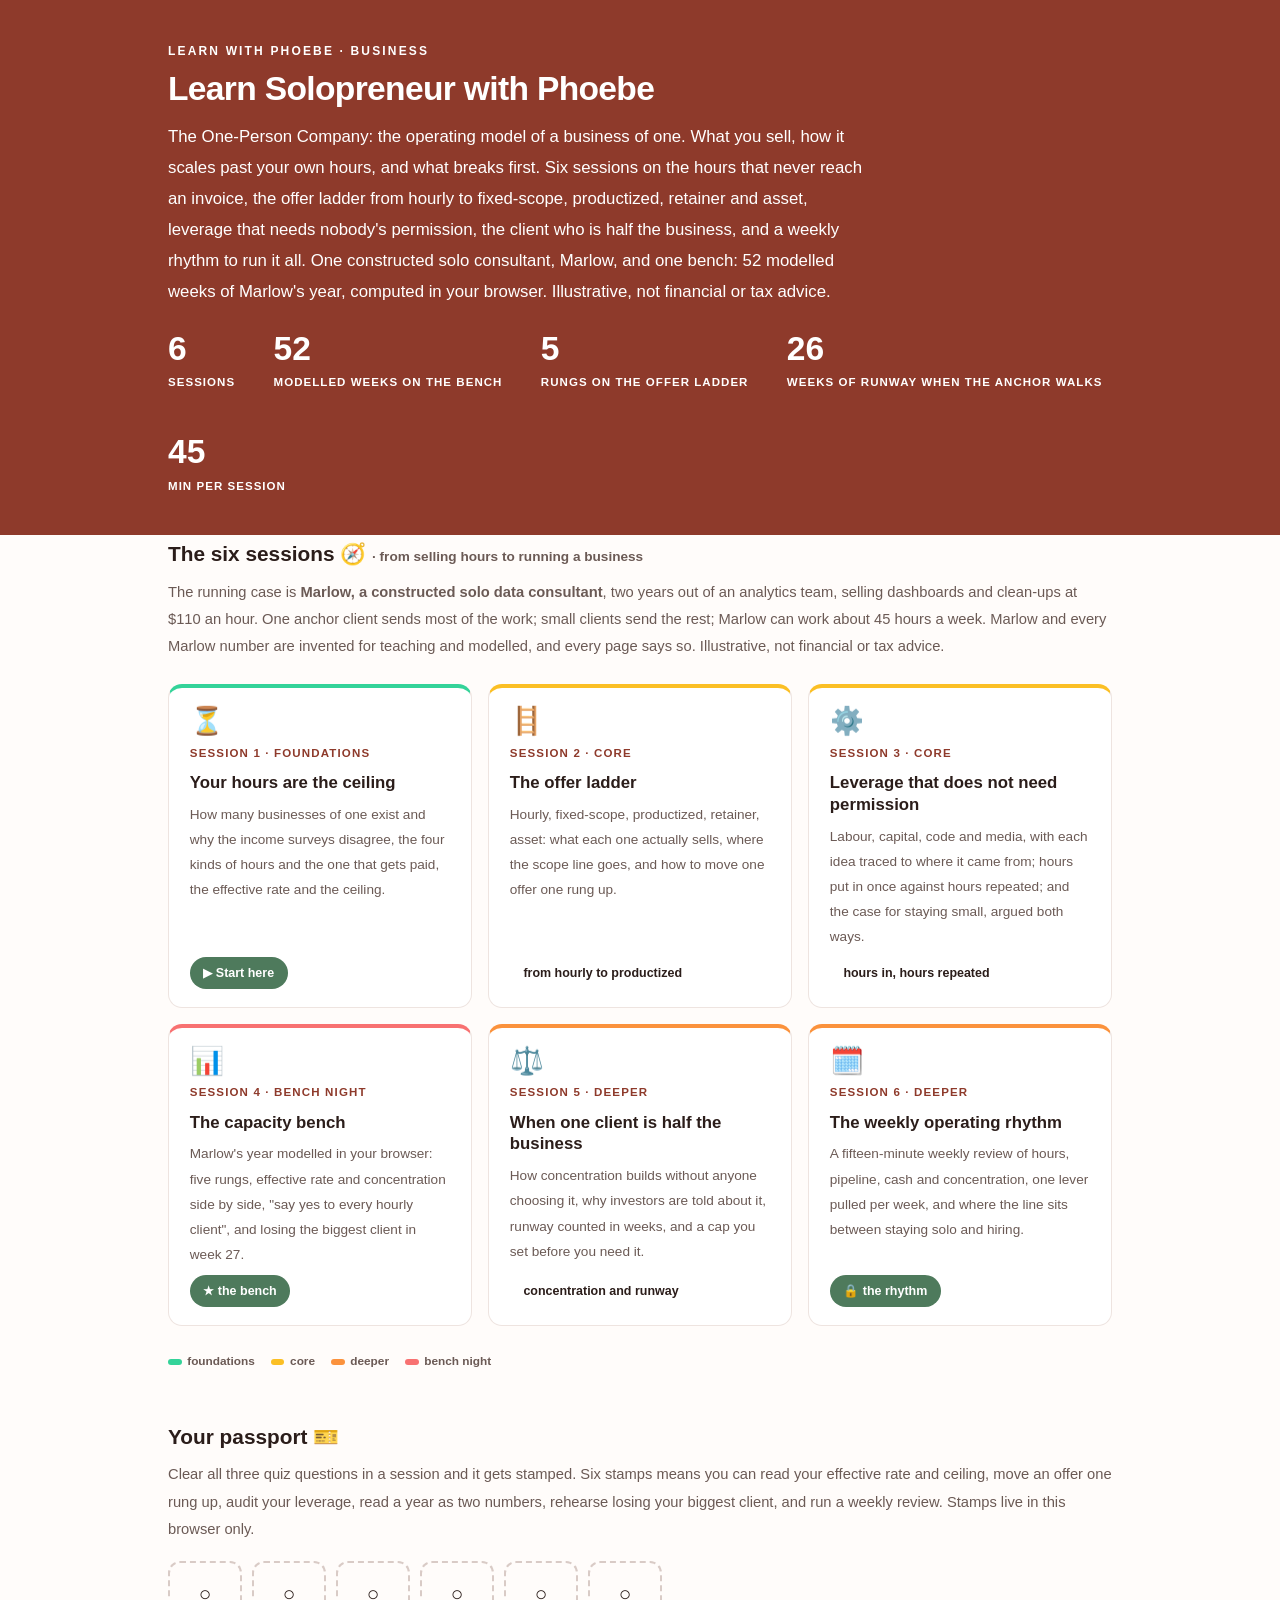
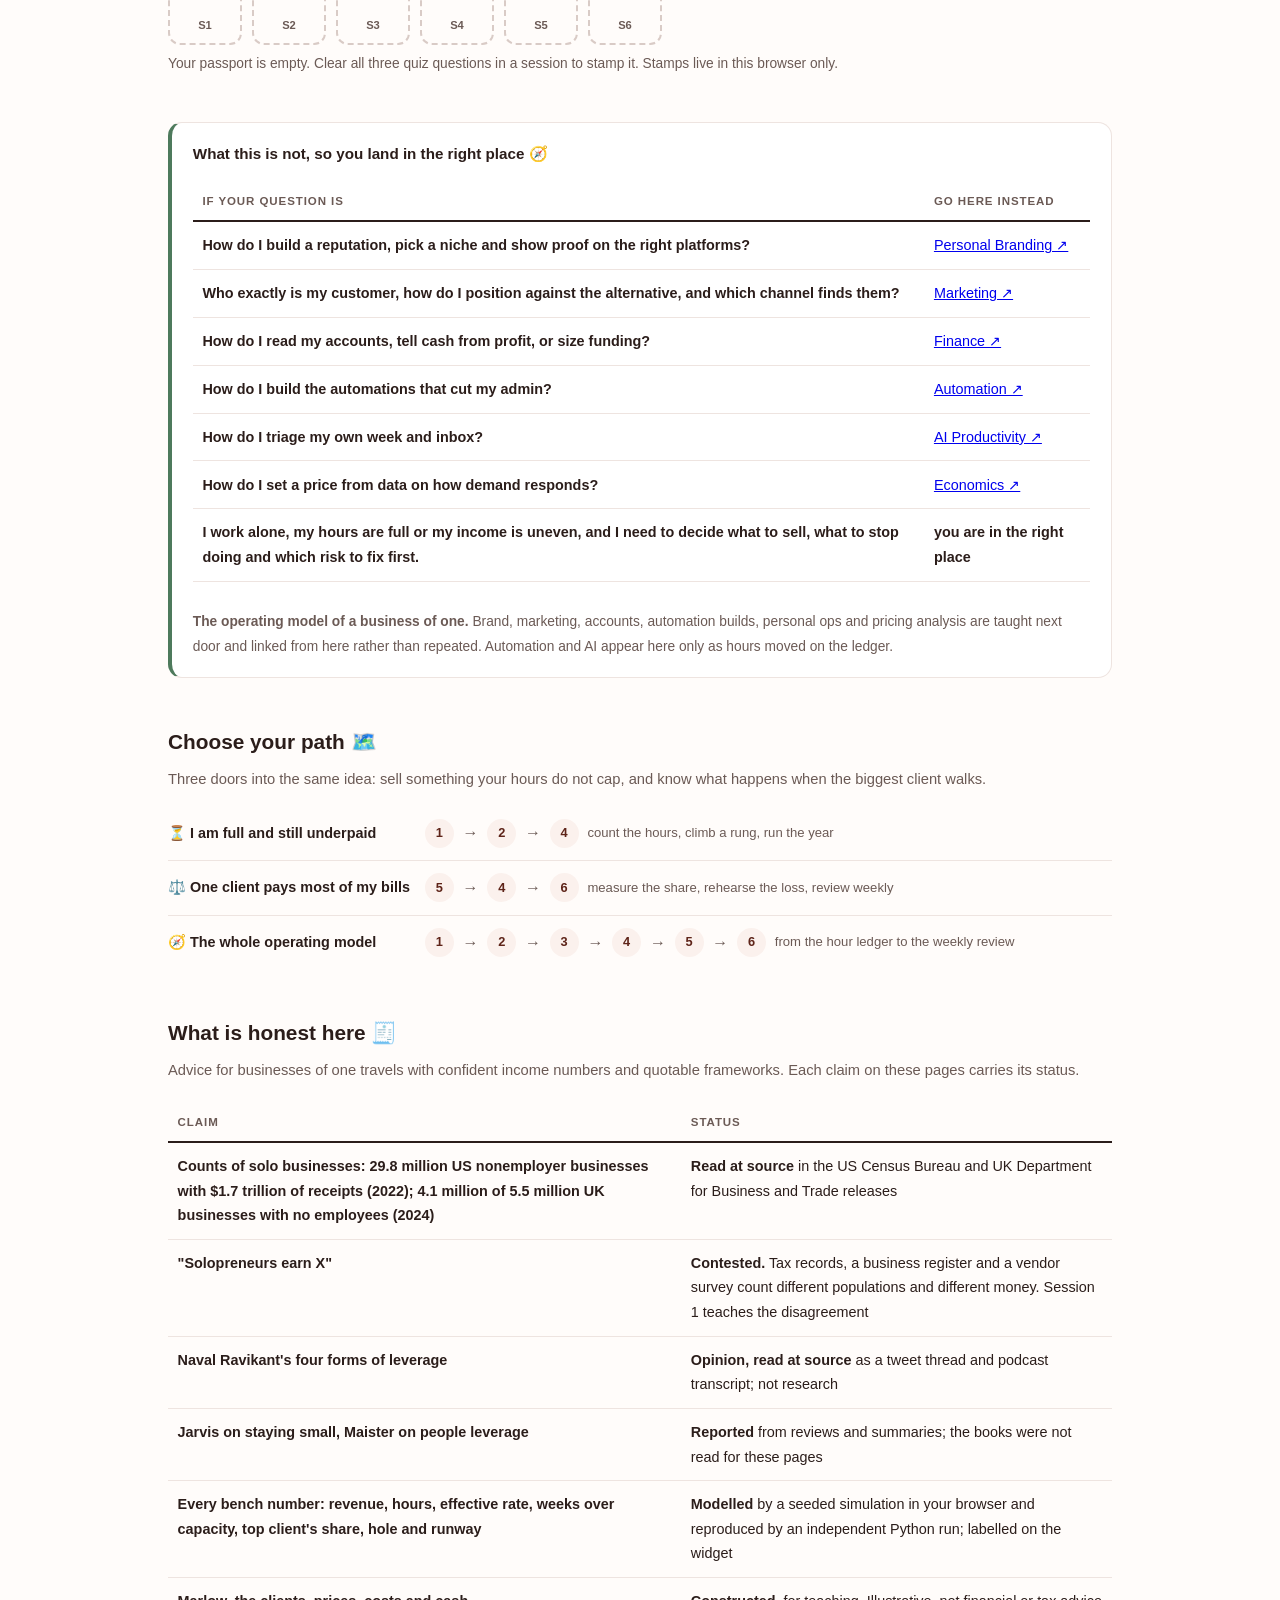
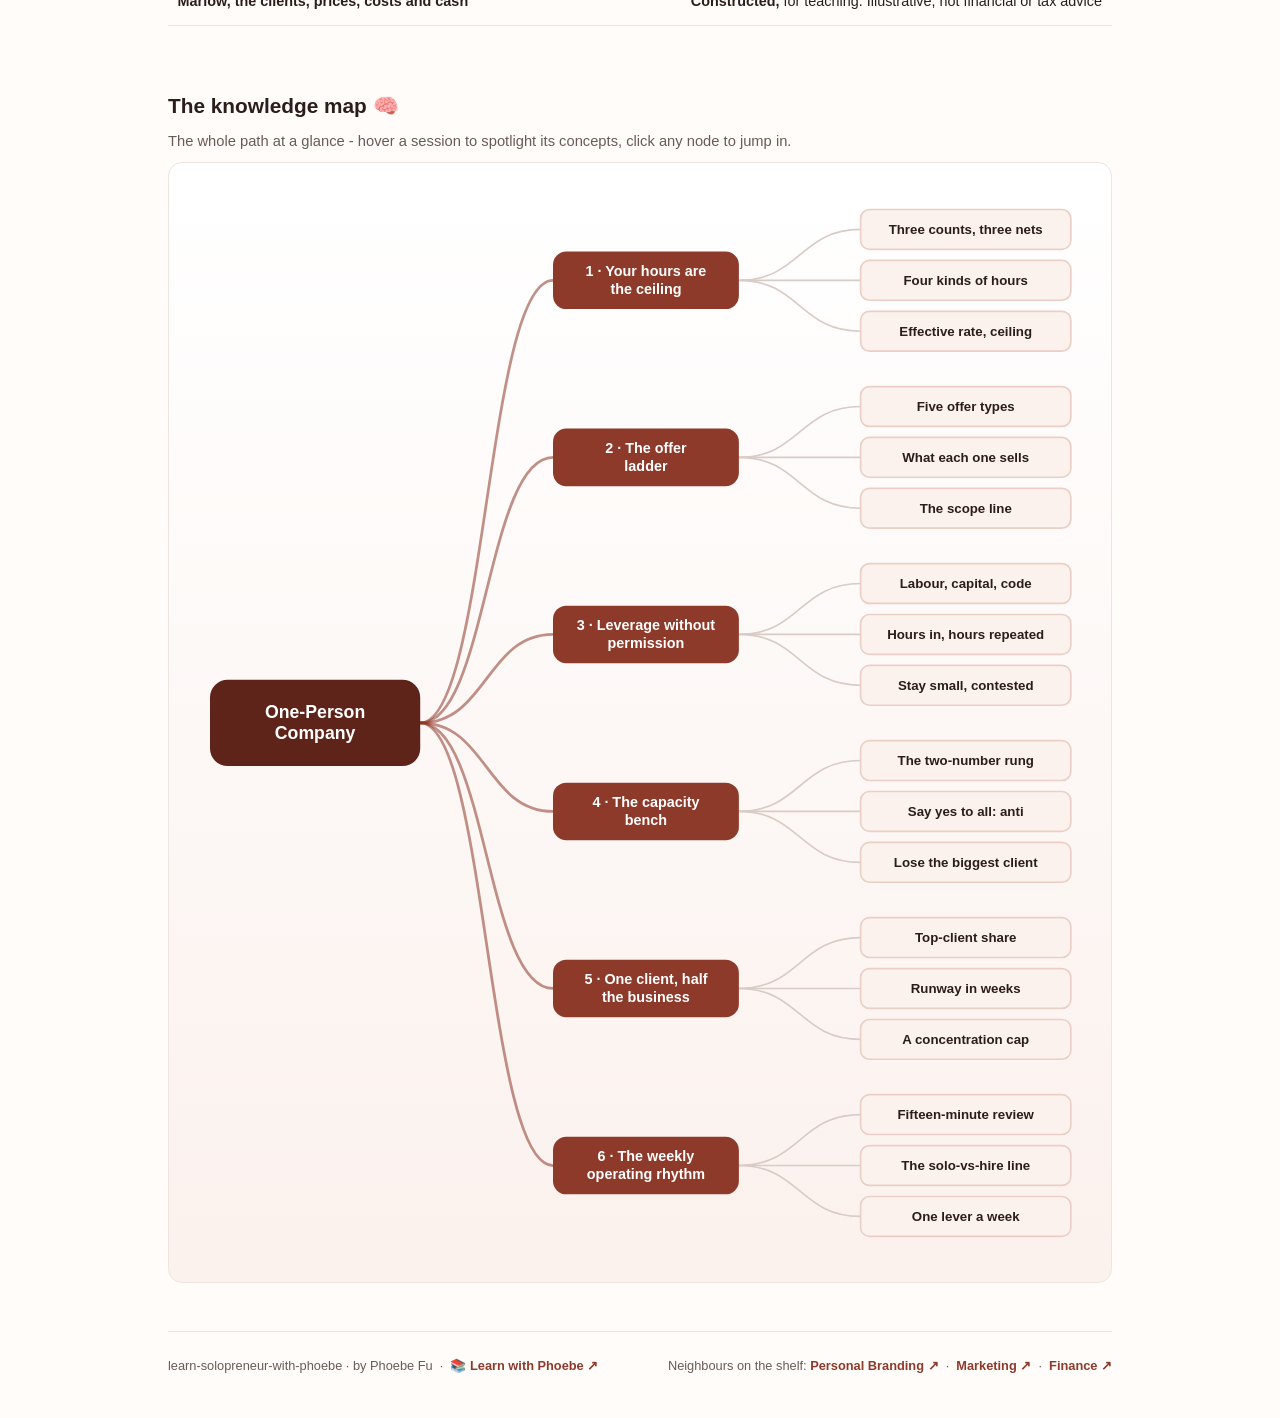
==== commit 80f0212d: "Light surfaces everywhere: lightbox, cheat panel, code boxes; contrast and phone-width fixes Every d" ====
--- a/index.html
+++ b/index.html
@@ -19,7 +19,7 @@
 <meta name="twitter:image" content="https://phoebefu6.github.io/learn-solopreneur-with-phoebe/assets/og-cover.png">
 <!-- social:end -->
 <title>Learn Solopreneur with Phoebe</title>
-<link rel="stylesheet" href="assets/style.css?v=1">
+<link rel="stylesheet" href="assets/style.css?v=17">
 <style>
 
   .stats-row { display: flex; gap: 2.4rem; margin-top: 1.5rem; flex-wrap: wrap; }
@@ -57,7 +57,7 @@
   .path { display: flex; gap: .55rem; align-items: center; padding: .75rem 0; border-bottom: .5px solid var(--hairline); flex-wrap: wrap; }
   .path:last-child { border-bottom: none; }
   .path b { min-width: 15.5rem; font-size: .9rem; }
-  .path .pstep { background: var(--indigo-50); color: var(--indigo); border-radius: 999px; padding: .16rem .68rem; font-weight: 700; font-size: .8rem; text-decoration: none; transition: all .12s ease; }
+  .path .pstep { background: var(--indigo-50); color: var(--indigo-deep); border-radius: 999px; padding: .16rem .68rem; font-weight: 700; font-size: .8rem; text-decoration: none; transition: all .12s ease; }
   .path .pstep:hover { background: var(--indigo); color: #fff; }
   .path .parr { color: var(--muted); font-weight: 700; }
 
@@ -346,6 +346,6 @@
 };
 </script>
 <script src="assets/mindmap.js?v=1"></script>
-<script src="assets/app.js?v=1"></script>
+<script src="assets/app.js?v=17"></script>
 </body>
 </html>
--- a/assets/style.css
+++ b/assets/style.css
@@ -19,7 +19,7 @@
   --amber-ink: #2F4F3A;
   --amber-50: #E8F1EA;
   --paper: #FFFCFA;
-  --code-bg: #FBF5F2;
+  --code-bg: #FBF1ED;
   --code-ink: #2B1D1A;
   --scrim-rgb: 255,251,249;
   --shadow-rgb: 142,58,43;
@@ -241,7 +241,7 @@
 .pill.light { background: var(--indigo-50); color: var(--indigo); }
 .pill.inkpill { background: var(--ink); color: #fff; }
 .pill.amber, .pill.peach { background: var(--amber); color: #fff; }
-.pill.bare { color: var(--faint); }
+.pill.bare { color: var(--muted); }
 
 /* ---------- 4D grid ---------- */
 .grid-2 { display: grid; grid-template-columns: repeat(auto-fit, minmax(15rem, 1fr)); gap: .8rem; margin: .5rem 0 1rem; }
@@ -270,10 +270,11 @@
 table.clean td:first-child { font-weight: 600; }
 
 /* ---------- prompt boxes ---------- */
-.prompt-box {
+.prompt-box{
   position: relative;
-  background: var(--code-bg);
-  color: var(--code-ink);
+  background: #FBF1ED;
+  border: 1px solid #EEE4E0;
+  color: #2B1D1A;
   border-radius: var(--radius);
   padding: 1.1rem 1.2rem;
   margin: 1rem 0 1.2rem;
@@ -283,12 +284,12 @@
   white-space: pre-wrap;
   word-break: break-word;
 }
-.prompt-box .label {
+.prompt-box .label{
   position: absolute;
   top: -0.7rem;
   left: 1rem;
-  background: var(--indigo);
-  color: #fff;
+  background: #8E3A2B;
+  color: #FFFFFF;
   font-family: "Inter", -apple-system, sans-serif;
   font-size: .68rem;
   font-weight: 700;
@@ -299,7 +300,7 @@
 }
 .prompt-box.bad .label { background: var(--faint); color: var(--ink); }
 .prompt-box.good .label { background: var(--amber); color: #fff; }
-.copy-btn {
+.copy-btn{
   position: absolute;
   top: .7rem;
   right: .7rem;
@@ -409,7 +410,7 @@
   gap: .4rem;
 }
 
-.lightbox {
+.lightbox{
   position: fixed;
   inset: 0;
   z-index: 100;
@@ -421,8 +422,10 @@
   cursor: zoom-out;
 }
 .lightbox.open { display: flex; }
-.lightbox .inner {
+.lightbox .inner{
   background: #fff;
+  border: 1px solid #EEE4E0;
+  box-shadow: 0 10px 40px rgba(43,29,26,.14);
   border-radius: var(--radius);
   padding: 2rem;
   max-width: 94vw;
@@ -430,7 +433,7 @@
   overflow: auto;
 }
 .lightbox .inner svg, .lightbox .inner img { width: min(88vw, 70rem); height: auto; }
-.lightbox .close-hint {
+.lightbox .close-hint{
   position: fixed;
   top: 1rem; right: 1.4rem;
   color: var(--ink);
@@ -455,7 +458,7 @@
 .covered-row .note { margin-left: auto; color: var(--muted); font-size: .78rem; text-align: right; }
 
 /* ---------- cheat sheet footer ---------- */
-.cheat {
+.cheat{
   background: var(--indigo-50);
   color: var(--ink);
   border: 1px solid var(--indigo-soft);
@@ -1162,7 +1165,7 @@
   transition: all .18s ease;
 }
 .pp-stamp:hover { border-color: var(--indigo-soft); }
-.pp-stamp i { font-size: 1.3rem; font-style: normal; opacity: .7; color: var(--ink); }
+.pp-stamp i { font-size: 1.3rem; font-style: normal; opacity: 1; color: var(--ink); }
 .pp-stamp b { font: 800 0.7rem Inter, sans-serif; }
 .pp-stamp.got {
   border-style: solid; border-color: var(--indigo);
@@ -1333,3 +1336,28 @@
 .sl-cap { stroke: var(--amber); stroke-width: 2; stroke-dasharray: 5 4; }
 .sl-capl { font: 800 11px Inter, sans-serif; fill: var(--amber-ink); }
 .sl-brk { stroke: #991B1B; stroke-width: 1.6; stroke-dasharray: 3 3; }
+
+/* layout-patch-3: phone-width overflow (2026-10-10) */
+.sql-bar { flex-wrap: wrap; }
+@media (max-width: 480px) {
+  .covered-row { flex-wrap: wrap; }
+  .covered-row .note { margin-left: 0; text-align: left; flex-basis: 100%; }
+  details.card summary { flex-wrap: wrap; }
+  details.card summary .mini { white-space: normal; }
+  .wk, .sqlbox, .prompt-box, pre { max-width: 100%; overflow-x: auto; }
+  .mono, code, strong, .note { overflow-wrap: anywhere; }
+  select, input[type=range], label { max-width: 100%; }
+  canvas, svg, img { max-width: 100%; height: auto; }
+  .tree-kids, .tree-node-wrap, .tree-node, .rb-night, .al-row, .gd-field, .tl-row, .sl-row { max-width: 100%; overflow-x: auto; }
+  .tl-cols, .sl-cols, .bb-cols, .ev-cols, [class$="-cols"] { grid-template-columns: 1fr !important; display: grid; }
+  .tl-cols > *, .sl-cols > *, [class$="-cols"] > * { min-width: 0; max-width: 100%; }
+  .mono { white-space: normal; }
+  .er-w, .bb-lab, .tl-lev, .sl-lev { max-width: 100%; white-space: normal; }
+}
+/* contrast-patch-2b */
+.cheat a { color: var(--indigo-deep, var(--ink)); }
+.chip.audience { background: transparent; border-color: rgba(255,255,255,.55); }
+.masthead a, .masthead .sub a { color: #fff; text-decoration: underline; text-underline-offset: 2px; }
+.prompt-box b, .prompt-box strong { color: var(--indigo-deep, var(--ink)); }
+.prompt-box span, .prompt-box em, .prompt-box i { color: inherit; }
+.pp-stamp i { color: var(--ink); }
